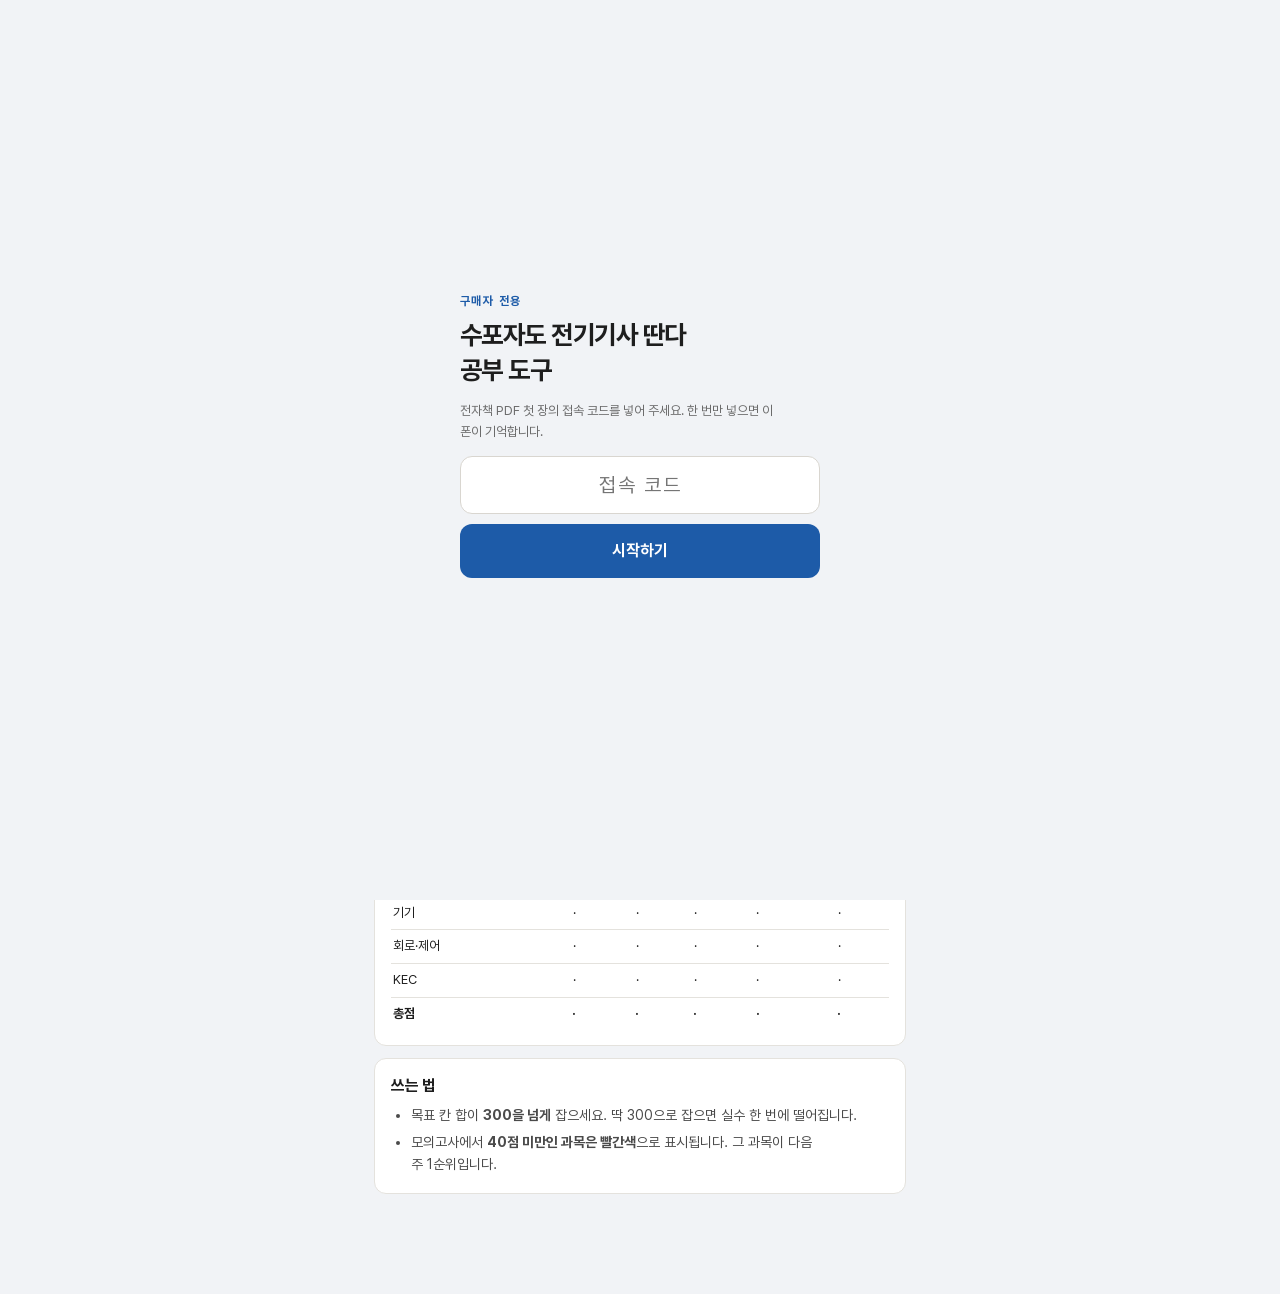
==== index.html @ d0618b87 "전기기사 공부 도구 PWA 첫 배포 Co-Authored-By: Claude Opus 5.5 <noreply@anthropic.com>" ====
<!DOCTYPE html>
<html lang="ko">
<head>
<meta charset="utf-8">
<meta name="viewport" content="width=device-width, initial-scale=1, viewport-fit=cover">
<meta name="theme-color" content="#1D5BA8">
<meta name="apple-mobile-web-app-capable" content="yes">
<meta name="apple-mobile-web-app-title" content="전기기사 도구">
<link rel="manifest" href="manifest.webmanifest">
<link rel="apple-touch-icon" href="icon-180.png">
<link rel="icon" href="icon-192.png">
<title>수포자도 전기기사 딴다 · 공부 도구</title>
<style>
@font-face { font-family: "Pre"; src: url("fonts/pre-400.woff2") format("woff2"); font-weight: 400; font-display: swap; }
@font-face { font-family: "Pre"; src: url("fonts/pre-700.woff2") format("woff2"); font-weight: 700; font-display: swap; }
:root {
  --acc: #1D5BA8; --acc-soft: #E3EBF5; --ink: #1E1E1E; --g1: #4A4A4A; --g2: #6B6B6B;
  --g3: #D9D6D0; --line: #E4E2DD; --paper: #F1F3F6; --bad: #C8312B; --bad-soft: #FBEAEA;
}
* { box-sizing: border-box; }
html { -webkit-text-size-adjust: 100%; }
body { word-break: keep-all; overflow-wrap: break-word; margin: 0; background: var(--paper); color: var(--ink);
  font: 16px/1.6 "Pre", "Pretendard", -apple-system, "Apple SD Gothic Neo", "Malgun Gothic", sans-serif;
  padding-bottom: calc(64px + env(safe-area-inset-bottom)); }
h1, h2, h3, h4 { text-wrap: balance; }
p, li, dd { text-wrap: pretty; }
button, input, textarea, select { font: inherit; color: inherit; }
button { cursor: pointer; -webkit-tap-highlight-color: transparent; }
[hidden] { display: none !important; }

.top { position: sticky; top: 0; z-index: 5; background: #fff; border-bottom: 1px solid var(--line);
  padding: calc(10px + env(safe-area-inset-top)) 18px 10px; }
.top h1 { margin: 0; font-size: 21px; font-weight: 700; letter-spacing: -0.01em; }
.top .sub { font-size: 12px; color: var(--acc); font-weight: 700; letter-spacing: 0.08em; }
main { max-width: 560px; margin: 0 auto; padding: 16px 14px 24px; }
section h2 { font-size: 20px; margin: 4px 2px 12px; letter-spacing: -0.02em; }

.tabs { position: fixed; left: 0; right: 0; bottom: 0; z-index: 6; display: grid; grid-template-columns: repeat(4, 1fr);
  background: #fff; border-top: 1px solid var(--line); padding-bottom: env(safe-area-inset-bottom); }
.tabs button { border: 0; background: none; padding: 9px 2px 10px; font-size: 13px; color: var(--g2); white-space: nowrap; }
.tabs button b { display: block; width: 22px; height: 3px; border-radius: 2px; margin: 0 auto 6px; background: transparent; }
.tabs button[aria-selected="true"] { color: var(--acc); font-weight: 700; }
.tabs button[aria-selected="true"] b { background: var(--acc); }

.box { background: #fff; border: 1px solid var(--line); border-radius: 12px; padding: 14px 16px; margin-bottom: 12px; }
.rule { background: var(--acc-soft); border: 0; color: var(--ink); font-size: 14px; }
.rule b { color: var(--acc); }
.muted { color: var(--g2); font-size: 13px; }
.howto { font-size: 14px; color: var(--g1); padding-left: 20px; margin: 6px 0 0; }
.howto li { margin-bottom: 4px; }

/* 점수표 */
.seg { display: grid; grid-template-columns: repeat(5, 1fr); gap: 4px; background: #fff; border: 1px solid var(--line);
  border-radius: 12px; padding: 4px; margin-bottom: 12px; }
.seg button { border: 0; background: none; border-radius: 9px; padding: 8px 0; font-size: 14px; white-space: nowrap; color: var(--g1); }
.seg button[aria-pressed="true"] { background: var(--acc); color: #fff; font-weight: 700; }
.srow { display: flex; align-items: center; gap: 10px; padding: 9px 0; border-bottom: 1px solid var(--line); }
.srow:last-child { border-bottom: 0; }
.srow label { flex: 1; font-size: 15px; }
.srow input { width: 76px; text-align: center; font-size: 20px; font-weight: 700; padding: 6px 4px; border: 1.5px solid var(--g3);
  border-radius: 10px; background: #fff; }
.srow input:focus { outline: none; border-color: var(--acc); }
.srow.low input { border-color: var(--bad); color: var(--bad); background: var(--bad-soft); }
.srow .flag { width: 44px; font-size: 12px; font-weight: 700; color: var(--bad); white-space: nowrap; }
.result { display: grid; grid-template-columns: 1fr 1fr; gap: 8px; }
.result div { background: var(--paper); border-radius: 10px; padding: 10px 12px; }
.result small { display: block; font-size: 12px; color: var(--g2); }
.result strong { font-size: 24px; letter-spacing: -0.02em; }
.verdict { grid-column: 1 / -1; font-weight: 700; font-size: 15px; }
.verdict.ok { background: var(--acc-soft) !important; color: var(--acc); }
.verdict.no { background: var(--bad-soft) !important; color: var(--bad); }
.hist { width: 100%; border-collapse: collapse; font-size: 13px; }
.hist th, .hist td { padding: 6px 2px; text-align: center; border-bottom: 1px solid var(--line); }
.hist th { color: var(--g2); font-weight: 400; font-size: 12px; }
.hist td:first-child, .hist th:first-child { text-align: left; white-space: nowrap; }
.hist td.low { color: var(--bad); font-weight: 700; }
.hist td.low span { border: 1.5px solid var(--bad); border-radius: 50%; padding: 0 4px; }
.hist tr.tot td { font-weight: 700; border-bottom: 0; }

/* 계획표 */
.dday { display: flex; align-items: baseline; gap: 8px; flex-wrap: wrap; }
.dday strong { font-size: 30px; color: var(--acc); letter-spacing: -0.02em; }
.field { display: flex; align-items: center; gap: 10px; margin-top: 10px; font-size: 14px; }
.field input[type=date] { flex: 1; padding: 8px 10px; border: 1.5px solid var(--g3); border-radius: 10px; background: #fff; }
.week { display: flex; gap: 12px; align-items: flex-start; padding: 12px 14px; background: #fff; border: 1px solid var(--line);
  border-radius: 12px; margin-bottom: 8px; }
.week .wk { width: 58px; flex: none; font-weight: 700; color: var(--acc); white-space: nowrap; font-size: 15px; }
.week .tx { flex: 1; font-size: 14px; color: var(--g1); }
.week.exam { background: var(--acc-soft); border-color: transparent; }
.week.now { border: 2px solid var(--acc); }
.week.now .wk::after { content: "지금"; display: block; font-size: 11px; color: #fff; background: var(--acc); border-radius: 4px;
  width: max-content; padding: 0 5px; margin-top: 3px; }
.week.done .tx { color: var(--g2); text-decoration: line-through; text-decoration-color: var(--g3); }
.ck { width: 28px; height: 28px; flex: none; accent-color: var(--acc); margin: 0; }
.bar { height: 6px; background: var(--paper); border-radius: 3px; overflow: hidden; margin-top: 8px; }
.bar i { display: block; height: 100%; background: var(--acc); }

/* 오답노트 */
.chips { display: flex; gap: 6px; overflow-x: auto; padding-bottom: 4px; margin-bottom: 10px; scrollbar-width: none; }
.chips button { border: 1px solid var(--g3); background: #fff; border-radius: 999px; padding: 6px 13px; font-size: 14px; white-space: nowrap; }
.chips button[aria-pressed="true"] { background: var(--ink); border-color: var(--ink); color: #fff; }
.toggle { display: flex; align-items: center; gap: 8px; font-size: 14px; color: var(--g1); margin-bottom: 10px; }
.toggle input { width: 20px; height: 20px; accent-color: var(--acc); }
.note { display: flex; gap: 12px; width: 100%; text-align: left; background: #fff; border: 1px solid var(--line); border-radius: 12px;
  padding: 10px; margin-bottom: 8px; }
.note img, .note .noimg { width: 72px; height: 72px; flex: none; border-radius: 8px; object-fit: cover; background: var(--paper); }
.note .noimg { display: grid; place-items: center; color: var(--g2); font-size: 12px; }
.note .meta { font-size: 12px; color: var(--g2); }
.note .tag { color: var(--acc); font-weight: 700; margin-right: 6px; }
.note .q { font-size: 15px; display: -webkit-box; -webkit-line-clamp: 2; -webkit-box-orient: vertical; overflow: hidden; }
.note.done { opacity: 0.55; }
.note.done .q { text-decoration: line-through; }
.dots { font-size: 12px; color: var(--g2); margin-top: 2px; }
.dots i { display: inline-block; width: 10px; height: 10px; border-radius: 50%; border: 1.5px solid var(--acc); margin-right: 3px; vertical-align: -1px; }
.dots i.on { background: var(--acc); }
.weak { font-size: 14px; }
.weak b { color: var(--acc); }
.empty { text-align: center; color: var(--g2); padding: 30px 10px; font-size: 14px; }
.fab { position: fixed; right: 18px; bottom: calc(78px + env(safe-area-inset-bottom)); z-index: 4; border: 0; background: var(--acc); color: #fff;
  border-radius: 999px; padding: 14px 20px; font-weight: 700; font-size: 15px; box-shadow: 0 4px 14px rgba(29,91,168,0.35); white-space: nowrap; }

dialog { border: 0; padding: 0; width: 100%; max-width: 560px; max-height: 100%; height: 100%; margin: 0 auto; background: var(--paper); }
dialog::backdrop { background: rgba(0,0,0,0.3); }
.dhead { position: sticky; top: 0; z-index: 2; display: flex; align-items: center; justify-content: space-between; background: #fff;
  border-bottom: 1px solid var(--line); padding: calc(10px + env(safe-area-inset-top)) 12px 10px; }
.dhead h2 { margin: 0; font-size: 17px; }
.btn { border: 0; background: none; padding: 8px 10px; font-size: 15px; color: var(--g1); white-space: nowrap; }
.btn.primary { background: var(--acc); color: #fff; border-radius: 10px; font-weight: 700; padding: 8px 16px; }
.btn.danger { color: var(--bad); }
.form { padding: 14px; }
.card { background: #fff; border: 1.5px solid var(--ink); border-radius: 12px; overflow: hidden; }
.card .row { padding: 12px 14px; border-bottom: 1px solid var(--line); }
.card .row:last-child { border-bottom: 0; }
.card .head { background: var(--paper); }
.lab { display: block; font-weight: 700; font-size: 14px; margin-bottom: 6px; }
.opts { display: flex; flex-wrap: wrap; gap: 6px; }
.opts label { display: inline-flex; align-items: center; gap: 6px; border: 1px solid var(--g3); background: #fff; border-radius: 999px;
  padding: 6px 12px; font-size: 14px; white-space: nowrap; }
.opts label:has(input:checked) { border-color: var(--acc); background: var(--acc-soft); color: var(--acc); font-weight: 700; }
.opts input { accent-color: var(--acc); margin: 0; width: 16px; height: 16px; }
.src { display: flex; align-items: center; gap: 4px; flex-wrap: wrap; font-size: 15px; }
.src input { width: 58px; padding: 6px; text-align: center; border: 1.5px solid var(--g3); border-radius: 8px; background: #fff; }
.src input[type=date] { width: auto; }
.card textarea { width: 100%; min-height: 64px; border: 1.5px solid var(--g3); border-radius: 8px; padding: 8px 10px; resize: vertical; background: #fff; }
.card textarea:focus, .src input:focus { outline: none; border-color: var(--acc); }
.photo { display: block; width: 100%; max-height: 360px; object-fit: contain; border-radius: 8px; background: var(--paper); margin-bottom: 8px; }
.pbtns { display: flex; gap: 8px; }
.pbtns label, .pbtns button { flex: 1; text-align: center; border: 1.5px dashed var(--acc); color: var(--acc); background: #fff;
  border-radius: 10px; padding: 12px 6px; font-weight: 700; font-size: 14px; white-space: nowrap; }
.pbtns input { display: none; }
.retry .opts label { flex-direction: column; gap: 2px; border-radius: 10px; padding: 8px 14px; }
.retry small { font-size: 11px; font-weight: 400; color: var(--g2); }

/* 공식 카드 */
.fcard { position: relative; background: #fff; border: 1.5px solid var(--ink); border-radius: 16px; min-height: 300px; padding: 22px 20px;
  display: flex; flex-direction: column; touch-action: pan-y; user-select: none; -webkit-user-select: none; }
.fcard .cat { font-size: 13px; font-weight: 700; color: var(--acc); letter-spacing: 0.06em; }
.fcard .txt { flex: 1; display: flex; align-items: center; font-size: 20px; line-height: 1.9; padding: 18px 0; }
.fcard .txt p { margin: 0; }
.fcard .hole { display: inline-block; min-width: 3.2em; border-bottom: 2px solid var(--acc); background: var(--acc-soft); border-radius: 4px;
  color: transparent; padding: 0 4px; line-height: 1.4; }
.fcard.open .hole { color: var(--acc); font-weight: 700; background: transparent; }
.fcard .hint { font-size: 13px; color: var(--g2); text-align: center; }
.fcard.known { border-color: var(--acc); }
.fcard.known::after { content: "외웠어요"; position: absolute; top: 18px; right: 18px; font-size: 12px; font-weight: 700; color: #fff;
  background: var(--acc); border-radius: 6px; padding: 1px 8px; }
.fnav { display: grid; grid-template-columns: 1fr 1.4fr 1fr; gap: 8px; margin-top: 12px; }
.fnav button { border: 1px solid var(--g3); background: #fff; border-radius: 12px; padding: 12px 4px; font-size: 15px; white-space: nowrap; }
.fnav .mid[aria-pressed="true"] { background: var(--acc); border-color: var(--acc); color: #fff; font-weight: 700; }
.count { text-align: center; font-size: 13px; color: var(--g2); margin-top: 10px; }

/* 접속 코드 */
.gate { position: fixed; inset: 0; z-index: 20; background: var(--paper); display: flex; align-items: center; justify-content: center; padding: 24px; }
.gate form { width: 100%; max-width: 360px; }
.gate .sub { font-size: 12px; color: var(--acc); font-weight: 700; letter-spacing: 0.12em; }
.gate h1 { font-size: 26px; margin: 6px 0 14px; line-height: 1.35; letter-spacing: -0.02em; }
.gate input { width: 100%; font-size: 20px; padding: 12px 14px; border: 1.5px solid var(--g3); border-radius: 12px; background: #fff;
  text-align: center; letter-spacing: 0.1em; text-transform: uppercase; }
.gate input:focus { outline: none; border-color: var(--acc); }
.gate button { width: 100%; margin-top: 10px; border: 0; background: var(--acc); color: #fff; font-weight: 700; font-size: 16px; padding: 14px; border-radius: 12px; }
.gate .err { color: var(--bad); font-size: 14px; min-height: 1.6em; margin: 8px 0 0; }
</style>
</head>
<body>

<div class="gate" id="gate" hidden>
  <form id="gateForm" autocomplete="off">
    <div class="sub">구매자 전용</div>
    <h1>수포자도 전기기사 딴다<br>공부 도구</h1>
    <p class="muted">전자책 PDF 첫 장의 접속 코드를 넣어 주세요. 한 번만 넣으면 이 폰이 기억합니다.</p>
    <input id="gateCode" inputmode="latin" autocapitalize="characters" spellcheck="false" placeholder="접속 코드" aria-label="접속 코드">
    <button type="submit">시작하기</button>
    <p class="err" id="gateErr" role="alert"></p>
  </form>
</div>

<header class="top">
  <div class="sub">수포자도 전기기사 딴다 · 공부 도구</div>
  <h1 id="title">목표 점수표</h1>
</header>

<main>
<!-- ===== 1. 목표 점수표 ===== -->
<section id="score">
  <div class="box rule">필기 합격 조건: <b>모든 과목 40점 이상 + 평균 60점 이상 (총점 300점 이상)</b></div>
  <div class="seg" id="rounds" role="group" aria-label="기록 회차"></div>
  <div class="box" id="scoreRows"></div>
  <div class="box result" id="scoreResult"></div>
  <div class="box">
    <h2 style="margin:0 0 6px; font-size:16px">기록 한눈에</h2>
    <table class="hist" id="hist"></table>
  </div>
  <div class="box">
    <h2 style="margin:0; font-size:16px">쓰는 법</h2>
    <ul class="howto">
      <li>목표 칸 합이 <b>300을 넘게</b> 잡으세요. 딱 300으로 잡으면 실수 한 번에 떨어집니다.</li>
      <li>모의고사에서 <b>40점 미만인 과목은 빨간색</b>으로 표시됩니다. 그 과목이 다음 주 1순위입니다.</li>
    </ul>
  </div>
</section>

<!-- ===== 2. 26주 계획표 ===== -->
<section id="plan" hidden>
  <div class="box">
    <div class="dday" id="dday"></div>
    <label class="field">필기 시험일 <input type="date" id="examDate"></label>
    <p class="muted" style="margin:8px 0 0">필기 시험일을 12주차로 놓고 주차를 셉니다. 시험 날짜는 해마다 다르니 큐넷 시행 일정을 확인하세요. 직장인은 하루 순공 3시간 기준입니다.</p>
    <div class="bar"><i id="planBar" style="width:0"></i></div>
    <p class="muted" id="planCount" style="margin:4px 0 0"></p>
  </div>
  <div id="weeks"></div>
</section>

<!-- ===== 3. 오답노트 ===== -->
<section id="notes" hidden>
  <div class="box weak" id="weak"></div>
  <div class="chips" id="noteFilter"></div>
  <label class="toggle"><input type="checkbox" id="hideDone"> 다시 풀기 3번 다 맞은 것 숨기기</label>
  <div id="noteList"></div>
  <button class="fab" id="addNote" hidden>+ 오답 추가</button>
</section>

<!-- ===== 4. 공식 카드 ===== -->
<section id="cards" hidden>
  <div class="chips" id="cardFilter"></div>
  <label class="toggle"><input type="checkbox" id="onlyUnknown"> 못 외운 것만 보기</label>
  <div class="fcard" id="fcard" role="button" tabindex="0" aria-label="눌러서 정답 보기">
    <div class="cat" id="fcat"></div>
    <div class="txt"><p id="ftxt"></p></div>
    <div class="hint" id="fhint">눌러서 빈칸 보기 · 옆으로 밀어서 넘기기</div>
  </div>
  <div class="fnav">
    <button id="fprev">이전</button>
    <button class="mid" id="fknow" aria-pressed="false">외웠어요</button>
    <button id="fnext">다음</button>
  </div>
  <p class="count" id="fcount"></p>
  <p class="muted" style="text-align:center">책 부록 2 「시험장 덤프용 공식 한 장」의 내용입니다.</p>
</section>
</main>

<nav class="tabs" role="tablist">
  <button role="tab" data-tab="score" aria-selected="true"><b></b>점수표</button>
  <button role="tab" data-tab="plan" aria-selected="false"><b></b>계획표</button>
  <button role="tab" data-tab="notes" aria-selected="false"><b></b>오답노트</button>
  <button role="tab" data-tab="cards" aria-selected="false"><b></b>공식 카드</button>
</nav>

<!-- 오답 편집 (책 Part 5 양식과 같은 항목) -->
<dialog id="noteDlg">
  <form method="dialog" id="noteForm">
    <div class="dhead">
      <button type="button" class="btn" id="noteCancel">닫기</button>
      <h2 id="noteDlgTitle">오답 추가</h2>
      <button type="submit" class="btn primary">저장</button>
    </div>
    <div class="form">
      <div class="card">
        <div class="row">
          <span class="lab">문제 사진</span>
          <img class="photo" id="photoView" alt="문제 사진" hidden>
          <div class="pbtns">
            <label>사진 찍기 / 고르기<input type="file" accept="image/*" id="photoIn"></label>
            <button type="button" id="photoDel" hidden>사진 빼기</button>
          </div>
        </div>
        <div class="row head"><span class="lab">[과목]</span><div class="opts" id="fSubj"></div></div>
        <div class="row head">
          <span class="lab">[출처]</span>
          <div class="src">20<input name="yy" inputmode="numeric" maxlength="2" aria-label="년도">년 <input name="hoe" inputmode="numeric" aria-label="회">회 <input name="no" inputmode="numeric" aria-label="번">번</div>
          <span class="lab" style="margin-top:10px">[날짜]</span>
          <div class="src"><input type="date" name="date" aria-label="날짜"></div>
        </div>
        <div class="row"><span class="lab">① 문제 핵심 (한 줄)</span><textarea name="q" rows="2"></textarea></div>
        <div class="row"><span class="lab">② 내가 쓴 답 → 정답</span><textarea name="ans" rows="2"></textarea></div>
        <div class="row"><span class="lab">③ 왜 틀렸나</span><div class="opts" id="fWhy"></div></div>
        <div class="row"><span class="lab">④ 공식 / 한 줄 해설</span><textarea name="memo" rows="3"></textarea></div>
        <div class="row head retry"><span class="lab">다시 풀기 (맞으면 체크)</span><div class="opts" id="fRetry"></div></div>
      </div>
      <p class="muted" style="margin:12px 2px">다시 풀기 3번 다 맞으면 목록에서 줄이 그어집니다. 시험 직전에는 줄 안 그어진 것만 보면 됩니다.</p>
      <button type="button" class="btn danger" id="noteDel" hidden>이 오답 지우기</button>
    </div>
  </form>
</dialog>

<script>
'use strict';
const $ = s => document.querySelector(s);
const esc = s => String(s ?? '').replace(/[&<>"]/g, c => ({ '&': '&amp;', '<': '&lt;', '>': '&gt;', '"': '&quot;' }[c]));

/* ---------- 저장 (이 폰에만) ---------- */
const KEY = 'supo-v1';
const S = Object.assign({ scores: {}, round: 'goal', exam: '', weeks: [], known: [] }, JSON.parse(localStorage.getItem(KEY) || '{}'));
const save = () => localStorage.setItem(KEY, JSON.stringify(S));
if (navigator.storage && navigator.storage.persist) navigator.storage.persist();

/* ---------- 접속 코드 ---------- */
// ponytail: 서버가 없어 코드 확인은 폰 안에서만 한다. 링크만 퍼지는 걸 막는 정도이고, 소스를 뜯으면 우회된다.
const CODE_HASH = '11ed55f0d7c9b9d0321e09395e46eb0bb8b83799c9874c720682370b0510d442';
async function sha(t) {
  const b = await crypto.subtle.digest('SHA-256', new TextEncoder().encode(t));
  return [...new Uint8Array(b)].map(x => x.toString(16).padStart(2, '0')).join('');
}
if (localStorage.getItem('supo-ok') !== CODE_HASH) $('#gate').hidden = false;
$('#gateForm').onsubmit = async e => {
  e.preventDefault();
  const h = await sha($('#gateCode').value.trim().toUpperCase());
  if (h === CODE_HASH) { localStorage.setItem('supo-ok', h); $('#gate').hidden = true; }
  else $('#gateErr').textContent = '코드가 맞지 않습니다. PDF 첫 장을 다시 확인해 주세요.';
};

/* ---------- 탭 ---------- */
const TITLES = { score: '목표 점수표', plan: '26주 계획표', notes: '오답노트', cards: '공식 카드' };
function showTab(t) {
  document.querySelectorAll('main > section').forEach(s => s.hidden = s.id !== t);
  document.querySelectorAll('.tabs button').forEach(b => b.setAttribute('aria-selected', b.dataset.tab === t));
  $('#title').textContent = TITLES[t];
  $('#addNote').hidden = t !== 'notes';
  scrollTo(0, 0);
  location.hash = t;
}
document.querySelectorAll('.tabs button').forEach(b => b.onclick = () => showTab(b.dataset.tab));

/* ---------- 1. 목표 점수표 ---------- */
const SUBJ = ['전기자기학', '전력공학', '전기기기', '회로이론 및 제어공학', '전기설비기술기준(KEC)'];
const SHORT = ['자기학', '전력', '기기', '회로·제어', 'KEC'];
const ROUNDS = [['goal', '목표'], ['r1', '1차'], ['r2', '2차'], ['r3', '3차'], ['last', '마지막']];
const val = (r, i) => { const v = (S.scores[r] || [])[i]; return v === '' || v == null ? null : +v; };

function judge(r) {
  const v = SUBJ.map((_, i) => val(r, i));
  const got = v.filter(x => x != null);
  const total = got.reduce((a, b) => a + b, 0);
  const low = v.map((x, i) => x != null && x < 40 ? i : -1).filter(i => i >= 0);
  return { v, got, total, avg: got.length ? total / got.length : null, low, full: got.length === 5 };
}

function renderScore() {
  $('#rounds').innerHTML = ROUNDS.map(([k, n]) => `<button data-r="${k}" aria-pressed="${S.round === k}">${n}</button>`).join('');
  const j = judge(S.round);
  $('#scoreRows').innerHTML = SUBJ.map((s, i) => {
    const x = j.v[i];
    return `<div class="srow${x != null && x < 40 ? ' low' : ''}"><label for="s${i}">${s}</label>
      <span class="flag">${x != null && x < 40 ? '과락' : ''}</span>
      <input id="s${i}" data-i="${i}" type="number" inputmode="numeric" min="0" max="100" value="${x ?? ''}" placeholder="–"></div>`;
  }).join('');
  let msg, cls = '';
  if (!j.full) msg = `5과목 점수를 넣으면 합격선을 알려 드립니다. (${j.got.length}/5)`;
  else if (j.low.length) { cls = 'no'; msg = `과락: ${j.low.map(i => SUBJ[i]).join(', ')} — 40점 미만`; }
  else if (j.total < 300) { cls = 'no'; msg = `총점이 ${300 - j.total}점 모자랍니다`; }
  else { cls = 'ok'; msg = S.round === 'goal' && j.total === 300 ? '딱 300점입니다. 실수 한 번에 떨어지니 조금 더 높게 잡으세요' : '합격선 안입니다'; }
  $('#scoreResult').innerHTML = `<div><small>총점</small><strong>${j.got.length ? j.total : '–'}</strong> <span class="muted">/ 300 이상</span></div>
    <div><small>평균</small><strong>${j.avg == null ? '–' : (Math.round(j.avg * 10) / 10)}</strong> <span class="muted">/ 60 이상</span></div>
    <div class="verdict ${cls}">${msg}</div>`;
  const cell = (r, i) => { const x = val(r, i); return x == null ? '<td>·</td>' : x < 40 ? `<td class="low"><span>${x}</span></td>` : `<td>${x}</td>`; };
  $('#hist').innerHTML = `<tr><th>과목</th>${ROUNDS.map(r => `<th>${r[1]}</th>`).join('')}</tr>` +
    SUBJ.map((_, i) => `<tr><td>${SHORT[i]}</td>${ROUNDS.map(r => cell(r[0], i)).join('')}</tr>`).join('') +
    `<tr class="tot"><td>총점</td>${ROUNDS.map(r => { const j = judge(r[0]); return `<td>${j.got.length ? j.total : '·'}</td>`; }).join('')}</tr>`;
}
$('#rounds').onclick = e => { const b = e.target.closest('button'); if (b) { S.round = b.dataset.r; save(); renderScore(); } };
$('#scoreRows').addEventListener('change', e => {
  const i = +e.target.dataset.i; let v = e.target.value;
  if (v !== '') v = String(Math.max(0, Math.min(100, Math.round(+v))));
  (S.scores[S.round] ||= ['', '', '', '', ''])[i] = v;
  save(); renderScore();
});

/* ---------- 2. 26주 계획표 (책 부록 1 그대로) ---------- */
const WEEKS = [
  [1, 2, '기초수학(피타고라스·이항·지수), 계산기 SOLVE 연습(이 책 Part 2·3) / 전기치트키 이론 영상 틀어 놓기'],
  [3, 4, 'KEC·전력공학 기출 시작 (암기 과목 먼저) / 이동 중 맞추다 앱 하루 50문제'],
  [5, 6, '회로이론 진도 + 계산 10문제(Part 3) 매일 1회 / 오답노트 시작'],
  [7, 8, '전기기기·전기자기학 진도 / <b>첫 기출 1회분 시험 모드</b> → 목표 점수표 1차 기록'],
  [9, 10, '최신 회차 기출 주 3회분 / 40점 미만 과목 집중 / 오답노트 2차 다시 풀기'],
  [11, 11, '안 풀어 본 옛날 회차까지 넓히기 / 산업기사도 보면 산업기사 기출 따로 2회분'],
  [12, 12, '유튜브 최근 회차 복원 문제 / 덤프 한 장 만들기 / <b>필기 시험</b>', 1],
  [13, 14, '실기 교재(빈출 문제집) 1회독 / 단답형 암기 카드 만들기'],
  [15, 16, '실기 기출 최신 8개년 1회독 / 단답은 자기 전·대중교통에서만'],
  [17, 18, '실기 기출 2회독 / 계산 문제는 단위까지 쓰는 연습 / 시퀀스 답안 칸에 그리는 연습'],
  [19, 20, '이전 회차 분철까지 확장 / 산업기사는 복원 PDF로 유형 파악'],
  [21, 21, '틀린 문제만 다시 / 덤프 한 장 실기용으로 새로 쓰기'],
  [22, 22, '<b>기사·산업기사 실기 시험</b>', 1],
  [23, 24, '기능사 실기 심화반 or 공개문제 18개 유형별 실습 / 기기마다 숫자 4개 적기'],
  [25, 25, '시간 재고 완성 + 동작 테스트 / 준비물 체크리스트 점검'],
  [26, 26, '<b>기능사 실기 시험</b> → 🎉', 1],
];
const DAY = 864e5;
const today0 = () => { const d = new Date(); d.setHours(0, 0, 0, 0); return d; };
function currentWeek() {
  if (!S.exam) return null;
  const start = new Date(S.exam + 'T00:00:00').getTime() - 11 * 7 * DAY; // 필기일이 12주차
  return Math.floor((today0() - start) / (7 * DAY)) + 1;
}
function renderPlan() {
  $('#examDate').value = S.exam;
  const done = WEEKS.filter((_, i) => S.weeks[i]).length;
  $('#planBar').style.width = (done / WEEKS.length * 100) + '%';
  $('#planCount').textContent = `체크 ${done} / ${WEEKS.length}`;
  const cw = currentWeek();
  if (!S.exam) $('#dday').innerHTML = '<span>필기 시험일을 넣으면 남은 주를 셉니다</span>';
  else {
    const days = Math.round((new Date(S.exam + 'T00:00:00') - today0()) / DAY);
    $('#dday').innerHTML = days > 0
      ? `<span>필기까지</span><strong>${Math.ceil(days / 7)}주</strong><span class="muted">D-${days}${cw >= 1 ? ` · 지금 ${cw}주차` : ' · 아직 1주차 전'}</span>`
      : days === 0 ? '<strong>오늘 필기 시험</strong>' : `<span>필기 지남</span><span class="muted">${cw <= 26 ? `지금 ${cw}주차` : '26주 끝'}</span>`;
  }
  $('#weeks').innerHTML = WEEKS.map(([a, b, t, ex], i) => {
    const now = cw != null && cw >= a && cw <= b;
    return `<label class="week${ex ? ' exam' : ''}${now ? ' now' : ''}${S.weeks[i] ? ' done' : ''}">
      <span class="wk">${a === b ? a : a + '~' + b}주</span><span class="tx">${t}</span>
      <input type="checkbox" class="ck" data-i="${i}" ${S.weeks[i] ? 'checked' : ''} aria-label="${a}주 체크"></label>`;
  }).join('');
}
$('#examDate').onchange = e => { S.exam = e.target.value; save(); renderPlan(); };
$('#weeks').onchange = e => { S.weeks[+e.target.dataset.i] = e.target.checked; save(); renderPlan(); };

/* ---------- 3. 오답노트 (사진은 IndexedDB, 이 폰에만) ---------- */
const NSUBJ = ['회로', '자기', '기기', '전력', 'KEC'];
const WHY = ['공식 몰라서', '계산 실수', '단위·지수', '문제 잘못 읽음'];
const dbp = new Promise((ok, no) => {
  const q = indexedDB.open('supo', 1);
  q.onupgradeneeded = () => q.result.createObjectStore('notes', { keyPath: 'id' });
  q.onsuccess = () => ok(q.result); q.onerror = () => no(q.error);
});
async function store(mode, fn) {
  const db = await dbp;
  return new Promise((ok, no) => {
    const t = db.transaction('notes', mode), r = fn(t.objectStore('notes'));
    t.oncomplete = () => ok(r && r.result); t.onerror = () => no(t.error);
  });
}
let notes = [], nFilter = '전체', urls = [], editing = null, photoBlob = null;
const isDone = n => n.retry.every(r => r.ok);

async function loadNotes() { notes = (await store('readonly', s => s.getAll())).sort((a, b) => b.created - a.created); renderNotes(); }
function renderNotes() {
  urls.forEach(URL.revokeObjectURL); urls = [];
  $('#noteFilter').innerHTML = ['전체', ...NSUBJ].map(s => `<button aria-pressed="${s === nFilter}">${s}</button>`).join('');
  const tally = WHY.map((w, i) => [w, notes.filter(n => n.why.includes(i)).length]).filter(x => x[1]).sort((a, b) => b[1] - a[1]);
  const left = notes.filter(n => !isDone(n)).length;
  $('#weak').innerHTML = notes.length
    ? `오답 <b>${notes.length}</b>개 · 줄 안 그은 것 <b>${left}</b>개` +
      (tally.length ? `<br>③ 왜 틀렸나 — ${tally.map(([w, c]) => `${w} <b>${c}</b>`).join(' · ')}<br><span class="muted">체크가 쌓이는 칸이 내 약점입니다.</span>` : '')
    : '틀린 문제를 사진으로 찍어 두세요. <span class="muted">한 문제 = 한 칸</span>';
  const list = notes.filter(n => (nFilter === '전체' || n.subj === nFilter) && !($('#hideDone').checked && isDone(n)));
  $('#noteList').innerHTML = list.length ? list.map(n => {
    let img = '<div class="noimg">사진 없음</div>';
    if (n.photo) { const u = URL.createObjectURL(n.photo); urls.push(u); img = `<img src="${u}" alt="">`; }
    const src = [n.yy && `20${n.yy}년`, n.hoe && `${n.hoe}회`, n.no && `${n.no}번`].filter(Boolean).join(' ');
    return `<button class="note${isDone(n) ? ' done' : ''}" data-id="${n.id}">${img}<div style="flex:1;min-width:0">
      <div class="meta"><span class="tag">${esc(n.subj || '과목?')}</span>${esc(src)}</div>
      <div class="q">${esc(n.q) || '<span class="muted">① 문제 핵심 비어 있음</span>'}</div>
      <div class="dots">다시 풀기 ${n.retry.map(r => `<i class="${r.ok ? 'on' : ''}"></i>`).join('')}</div></div></button>`;
  }).join('') : `<p class="empty">${notes.length ? '이 조건에 맞는 오답이 없습니다.' : '아직 오답이 없습니다.<br>아래 “+ 오답 추가”를 눌러 주세요.'}</p>`;
}
$('#noteFilter').onclick = e => { const b = e.target.closest('button'); if (b) { nFilter = b.textContent; renderNotes(); } };
$('#hideDone').onchange = renderNotes;

const dlg = $('#noteDlg'), F = $('#noteForm');
$('#fSubj').innerHTML = NSUBJ.map(s => `<label><input type="radio" name="subj" value="${s}">${s}</label>`).join('');
$('#fWhy').innerHTML = WHY.map((w, i) => `<label><input type="checkbox" name="why" value="${i}">${w}</label>`).join('');
$('#fRetry').innerHTML = [1, 2, 3].map(k => `<label><span><input type="checkbox" name="r${k}"> ${k}차</span><small id="rd${k}"></small></label>`).join('');
const md = d => d ? `${+d.slice(5, 7)}/${+d.slice(8, 10)}` : '';
const todayStr = () => { const d = new Date(); return new Date(d - d.getTimezoneOffset() * 6e4).toISOString().slice(0, 10); };

function setPhoto(b) {
  photoBlob = b;
  const v = $('#photoView');
  if (v.src) URL.revokeObjectURL(v.src);
  v.hidden = !b; $('#photoDel').hidden = !b;
  if (b) v.src = URL.createObjectURL(b); else v.removeAttribute('src');
}
function openNote(n) {
  editing = n || { id: Date.now().toString(36), created: Date.now(), retry: [{}, {}, {}], why: [] };
  F.reset();
  $('#noteDlgTitle').textContent = n ? '오답 고치기' : '오답 추가';
  $('#noteDel').hidden = !n;
  for (const k of ['yy', 'hoe', 'no', 'q', 'ans', 'memo']) F[k].value = editing[k] || '';
  F.date.value = editing.date || todayStr();
  F.querySelectorAll('[name=subj]').forEach(r => r.checked = r.value === editing.subj);
  F.querySelectorAll('[name=why]').forEach(c => c.checked = editing.why.includes(+c.value));
  editing.retry.forEach((r, i) => { F['r' + (i + 1)].checked = !!r.ok; $('#rd' + (i + 1)).textContent = md(r.date); });
  setPhoto(editing.photo || null);
  dlg.showModal();
}
// 다시 풀기를 체크하면 그날 날짜를 적는다 (책 양식의 _/_ 칸)
F.addEventListener('change', e => {
  const m = /^r(\d)$/.exec(e.target.name); if (!m) return;
  $('#rd' + m[1]).textContent = e.target.checked ? md(todayStr()) : '';
});
$('#photoIn').onchange = async e => {
  const f = e.target.files[0]; e.target.value = ''; if (!f) return;
  try {
    // 폰 사진은 커서 줄여 저장한다 (긴 변 1600px, 위치정보 등 EXIF는 이때 빠짐)
    const bm = await createImageBitmap(f);
    const k = Math.min(1, 1600 / Math.max(bm.width, bm.height));
    const c = document.createElement('canvas'); c.width = Math.round(bm.width * k); c.height = Math.round(bm.height * k);
    c.getContext('2d').drawImage(bm, 0, 0, c.width, c.height);
    setPhoto(await new Promise(r => c.toBlob(r, 'image/jpeg', 0.85)));
  } catch { setPhoto(f); }
};
$('#photoDel').onclick = () => setPhoto(null);
$('#noteCancel').onclick = () => dlg.close();
F.onsubmit = async e => {
  e.preventDefault();
  const n = editing;
  for (const k of ['yy', 'hoe', 'no', 'q', 'ans', 'memo', 'date']) n[k] = F[k].value.trim();
  n.subj = (F.querySelector('[name=subj]:checked') || {}).value || '';
  n.why = [...F.querySelectorAll('[name=why]:checked')].map(c => +c.value);
  n.retry = n.retry.map((r, i) => {
    const ok = F['r' + (i + 1)].checked;
    return ok ? { ok: true, date: r.ok ? r.date : todayStr() } : {};
  });
  n.photo = photoBlob;
  try { await store('readwrite', s => s.put(n)); }
  catch { alert('저장하지 못했습니다. 폰 저장 공간을 확인해 주세요.'); return; }
  dlg.close(); loadNotes();
};
$('#noteDel').onclick = async () => {
  if (!confirm('이 오답을 지울까요? 되돌릴 수 없습니다.')) return;
  await store('readwrite', s => s.delete(editing.id)); dlg.close(); loadNotes();
};
$('#addNote').onclick = () => openNote();
$('#noteList').onclick = e => { const b = e.target.closest('.note'); if (b) openNote(notes.find(n => n.id === b.dataset.id)); };

/* ---------- 4. 공식 카드 (책 부록 2 그대로, [[ ]] = 가려 둘 칸) ---------- */
const CARDS = [
  ['기본', '옴의 법칙 V = [[I·R]] / 전력 P = [[V·I = I²R = V²/R]]'],
  ['기본', '임피던스 Z = [[√(R² + X²)]] / 역률 cosθ = [[R / Z]]'],
  ['기본', '피상전력 Pa = [[√(P² + Q²)]] / P = [[Pa·cosθ]], Q = [[Pa·sinθ]]'],
  ['기본', '3·4·5, 6·8·10 삼각형 → 역률 0.6 이면 sin [[0.8]], 역률 0.8 이면 sin [[0.6]]'],
  ['회로', '병렬 두 개 R = [[R₁R₂ / (R₁ + R₂) (곱 ÷ 합)]]'],
  ['회로', 'Y결선: 상전압 = [[선간전압 ÷ √3]] / Δ결선: 선전류 = [[√3 × 상전류]]'],
  ['회로', 'Δ → Y 변환: 같은 임피던스면 [[÷ 3]]'],
  ['회로', '리액턴스 X<sub>L</sub> = [[2πfL]], X<sub>C</sub> = [[1 / (2πfC)]]'],
  ['회로', '공진 f = [[1 / (2π√(LC))]]'],
  ['전력·기기', '3상 전력 P = [[√3·V·I·cosθ]]'],
  ['전력·기기', '역률 개선 Qc = [[P(tanθ₁ − tanθ₂)]]'],
  ['전력·기기', '전압 n배 → 손실 [[1/n²]], 전압강하율 [[1/n²]], 전압강하 [[1/n]]'],
  ['전력·기기', '동기속도 Ns = [[120f / P]] / 슬립 s = [[(Ns − N) / Ns]]'],
  ['전력·기기', '변압기 최대효율: [[철손 = 동손]], 부하율 m = [[√(철손 / 동손)]]'],
  ['자기학', '쿨롱 F = [[9×10⁹ × Q₁Q₂ / r²]]'],
  ['자기학', '단위: m(밀리) = [[10⁻³]], μ(마이크로) = [[10⁻⁶]], n(나노) = [[10⁻⁹]], k = [[10³]], M = [[10⁶]]'],
  ['KEC 숫자', '전압 구분: 저압 = [[교류 1kV 이하·직류 1.5kV 이하]] / 고압 = [[그 초과 ~ 7kV 이하]] / 특고압 = [[7kV 초과]]'],
  ['KEC 숫자', '설비불평형률: 저압 단상3선식 [[40 % 이하]], 3상 3선식·3상 4선식 [[30 % 이하]]'],
  ['KEC 숫자', '전선 색: L1 [[갈색]], L2 [[흑색]], L3 [[회색]], N [[청색]], 보호도체 [[녹색-노란색]]'],
];
let cFilter = '전체', cIdx = 0;
const deck = () => CARDS.map((c, i) => i).filter(i => (cFilter === '전체' || CARDS[i][0] === cFilter) && !($('#onlyUnknown').checked && S.known.includes(i)));
function renderCard() {
  $('#cardFilter').innerHTML = ['전체', ...new Set(CARDS.map(c => c[0]))].map(s => `<button aria-pressed="${s === cFilter}">${s}</button>`).join('');
  const d = deck(), fc = $('#fcard');
  fc.classList.remove('open');
  if (!d.length) {
    $('#fcat').textContent = ''; $('#ftxt').textContent = '다 외웠습니다! “못 외운 것만 보기”를 끄면 전부 다시 볼 수 있어요.';
    $('#fhint').hidden = true; $('#fcount').textContent = ''; fc.classList.remove('known'); $('#fknow').disabled = true; return;
  }
  cIdx = (cIdx + d.length) % d.length;
  const i = d[cIdx], [cat, t] = CARDS[i];
  $('#fcat').textContent = cat;
  $('#ftxt').innerHTML = t.replace(/\[\[(.+?)\]\]/g, '<span class="hole">$1</span>');
  $('#fhint').hidden = false;
  fc.classList.toggle('known', S.known.includes(i));
  $('#fknow').disabled = false;
  $('#fknow').setAttribute('aria-pressed', S.known.includes(i));
  $('#fcount').textContent = `${cIdx + 1} / ${d.length} · 외운 카드 ${S.known.length} / ${CARDS.length}`;
}
let swiped = false;
const flip = () => { if (swiped) { swiped = false; return; } $('#fcard').classList.toggle('open'); };
const move = k => { cIdx += k; renderCard(); };
$('#fcard').onclick = flip;
$('#fcard').onkeydown = e => { if (e.key === ' ' || e.key === 'Enter') { e.preventDefault(); flip(); } };
$('#fprev').onclick = () => move(-1);
$('#fnext').onclick = () => move(1);
$('#fknow').onclick = () => {
  const i = deck()[cIdx]; if (i == null) return;
  S.known = S.known.includes(i) ? S.known.filter(x => x !== i) : [...S.known, i]; save();
  renderCard();
};
$('#cardFilter').onclick = e => { const b = e.target.closest('button'); if (b) { cFilter = b.textContent; cIdx = 0; renderCard(); } };
$('#onlyUnknown').onchange = () => { cIdx = 0; renderCard(); };
let sx = null;
$('#fcard').addEventListener('pointerdown', e => { sx = e.clientX; swiped = false; });
$('#fcard').addEventListener('pointerup', e => {
  if (sx == null) return; const dx = e.clientX - sx; sx = null;
  if (Math.abs(dx) > 50) { swiped = true; move(dx < 0 ? 1 : -1); }
});

/* ---------- 시작 ---------- */
renderScore(); renderPlan(); renderCard(); loadNotes();
showTab(TITLES[location.hash.slice(1)] ? location.hash.slice(1) : 'score');
if ('serviceWorker' in navigator) navigator.serviceWorker.register('sw.js');
</script>
</body>
</html>
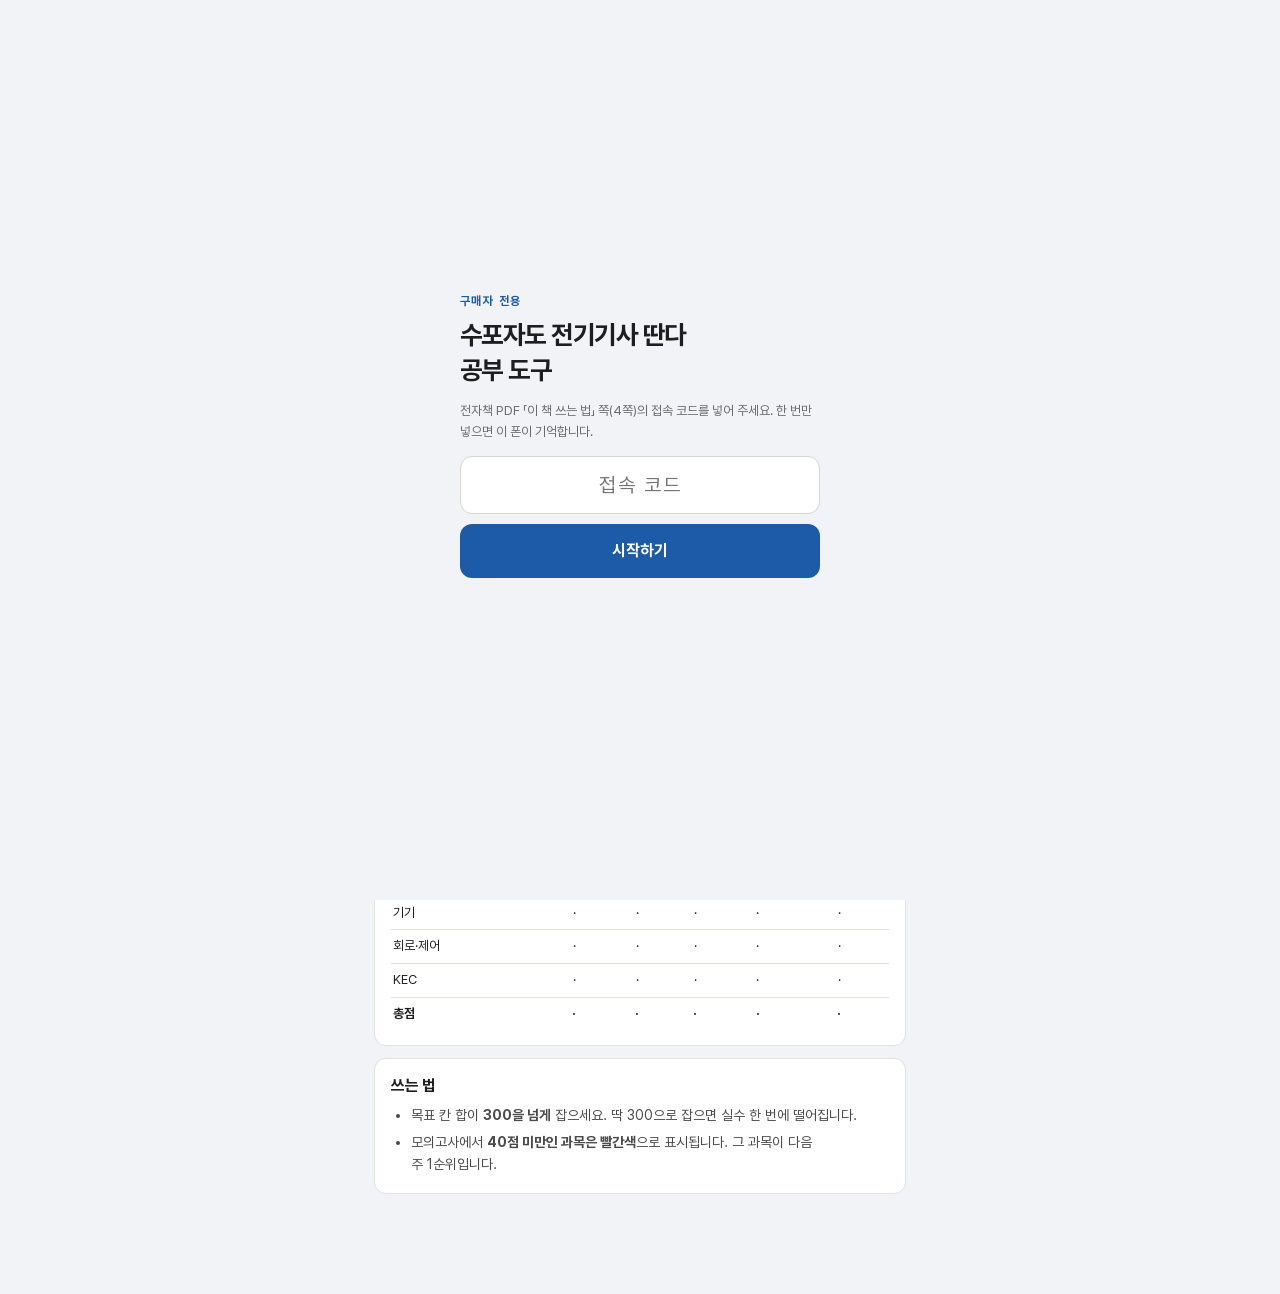
==== commit c4294bc6: "접속 코드 안내 위치를 PDF 4쪽으로 Co-Authored-By: Claude Opus 5.5 <noreply@anthropic.com>" ====
--- a/index.html
+++ b/index.html
@@ -187,7 +187,7 @@
   <form id="gateForm" autocomplete="off">
     <div class="sub">구매자 전용</div>
     <h1>수포자도 전기기사 딴다<br>공부 도구</h1>
-    <p class="muted">전자책 PDF 첫 장의 접속 코드를 넣어 주세요. 한 번만 넣으면 이 폰이 기억합니다.</p>
+    <p class="muted">전자책 PDF 「이 책 쓰는 법」 쪽(4쪽)의 접속 코드를 넣어 주세요. 한 번만 넣으면 이 폰이 기억합니다.</p>
     <input id="gateCode" inputmode="latin" autocapitalize="characters" spellcheck="false" placeholder="접속 코드" aria-label="접속 코드">
     <button type="submit">시작하기</button>
     <p class="err" id="gateErr" role="alert"></p>
@@ -326,7 +326,7 @@
   e.preventDefault();
   const h = await sha($('#gateCode').value.trim().toUpperCase());
   if (h === CODE_HASH) { localStorage.setItem('supo-ok', h); $('#gate').hidden = true; }
-  else $('#gateErr').textContent = '코드가 맞지 않습니다. PDF 첫 장을 다시 확인해 주세요.';
+  else $('#gateErr').textContent = '코드가 맞지 않습니다. PDF 4쪽 「이 책 쓰는 법」을 다시 확인해 주세요.';
 };
 
 /* ---------- 탭 ---------- */
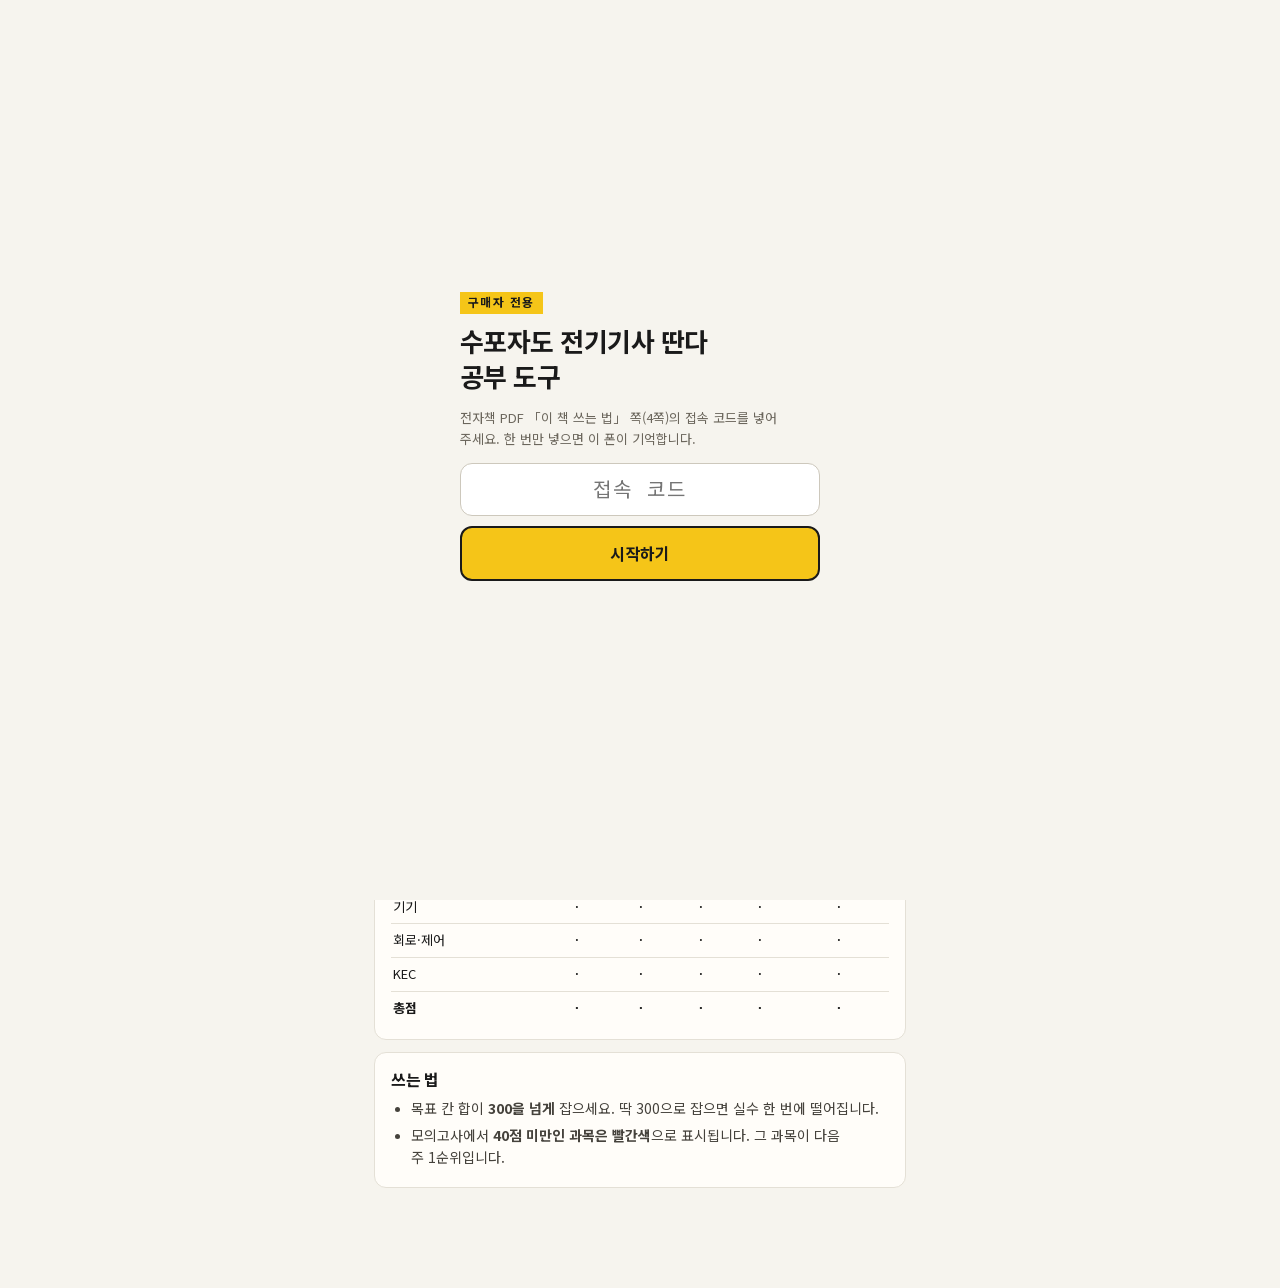
==== commit 7503a663: "계산기 키 순서 탭·무료판(calc.html), 점수표·실기 일정·오답 이유·조건 카드, 새 디자인 Co-Authored-By: Claude Opus 5.5 <noreply@ant" ====
--- a/index.html
+++ b/index.html
@@ -3,183 +3,14 @@
 <head>
 <meta charset="utf-8">
 <meta name="viewport" content="width=device-width, initial-scale=1, viewport-fit=cover">
-<meta name="theme-color" content="#1D5BA8">
+<meta name="theme-color" content="#F6F4EE">
 <meta name="apple-mobile-web-app-capable" content="yes">
 <meta name="apple-mobile-web-app-title" content="전기기사 도구">
 <link rel="manifest" href="manifest.webmanifest">
 <link rel="apple-touch-icon" href="icon-180.png">
 <link rel="icon" href="icon-192.png">
 <title>수포자도 전기기사 딴다 · 공부 도구</title>
-<style>
-@font-face { font-family: "Pre"; src: url("fonts/pre-400.woff2") format("woff2"); font-weight: 400; font-display: swap; }
-@font-face { font-family: "Pre"; src: url("fonts/pre-700.woff2") format("woff2"); font-weight: 700; font-display: swap; }
-:root {
-  --acc: #1D5BA8; --acc-soft: #E3EBF5; --ink: #1E1E1E; --g1: #4A4A4A; --g2: #6B6B6B;
-  --g3: #D9D6D0; --line: #E4E2DD; --paper: #F1F3F6; --bad: #C8312B; --bad-soft: #FBEAEA;
-}
-* { box-sizing: border-box; }
-html { -webkit-text-size-adjust: 100%; }
-body { word-break: keep-all; overflow-wrap: break-word; margin: 0; background: var(--paper); color: var(--ink);
-  font: 16px/1.6 "Pre", "Pretendard", -apple-system, "Apple SD Gothic Neo", "Malgun Gothic", sans-serif;
-  padding-bottom: calc(64px + env(safe-area-inset-bottom)); }
-h1, h2, h3, h4 { text-wrap: balance; }
-p, li, dd { text-wrap: pretty; }
-button, input, textarea, select { font: inherit; color: inherit; }
-button { cursor: pointer; -webkit-tap-highlight-color: transparent; }
-[hidden] { display: none !important; }
-
-.top { position: sticky; top: 0; z-index: 5; background: #fff; border-bottom: 1px solid var(--line);
-  padding: calc(10px + env(safe-area-inset-top)) 18px 10px; }
-.top h1 { margin: 0; font-size: 21px; font-weight: 700; letter-spacing: -0.01em; }
-.top .sub { font-size: 12px; color: var(--acc); font-weight: 700; letter-spacing: 0.08em; }
-main { max-width: 560px; margin: 0 auto; padding: 16px 14px 24px; }
-section h2 { font-size: 20px; margin: 4px 2px 12px; letter-spacing: -0.02em; }
-
-.tabs { position: fixed; left: 0; right: 0; bottom: 0; z-index: 6; display: grid; grid-template-columns: repeat(4, 1fr);
-  background: #fff; border-top: 1px solid var(--line); padding-bottom: env(safe-area-inset-bottom); }
-.tabs button { border: 0; background: none; padding: 9px 2px 10px; font-size: 13px; color: var(--g2); white-space: nowrap; }
-.tabs button b { display: block; width: 22px; height: 3px; border-radius: 2px; margin: 0 auto 6px; background: transparent; }
-.tabs button[aria-selected="true"] { color: var(--acc); font-weight: 700; }
-.tabs button[aria-selected="true"] b { background: var(--acc); }
-
-.box { background: #fff; border: 1px solid var(--line); border-radius: 12px; padding: 14px 16px; margin-bottom: 12px; }
-.rule { background: var(--acc-soft); border: 0; color: var(--ink); font-size: 14px; }
-.rule b { color: var(--acc); }
-.muted { color: var(--g2); font-size: 13px; }
-.howto { font-size: 14px; color: var(--g1); padding-left: 20px; margin: 6px 0 0; }
-.howto li { margin-bottom: 4px; }
-
-/* 점수표 */
-.seg { display: grid; grid-template-columns: repeat(5, 1fr); gap: 4px; background: #fff; border: 1px solid var(--line);
-  border-radius: 12px; padding: 4px; margin-bottom: 12px; }
-.seg button { border: 0; background: none; border-radius: 9px; padding: 8px 0; font-size: 14px; white-space: nowrap; color: var(--g1); }
-.seg button[aria-pressed="true"] { background: var(--acc); color: #fff; font-weight: 700; }
-.srow { display: flex; align-items: center; gap: 10px; padding: 9px 0; border-bottom: 1px solid var(--line); }
-.srow:last-child { border-bottom: 0; }
-.srow label { flex: 1; font-size: 15px; }
-.srow input { width: 76px; text-align: center; font-size: 20px; font-weight: 700; padding: 6px 4px; border: 1.5px solid var(--g3);
-  border-radius: 10px; background: #fff; }
-.srow input:focus { outline: none; border-color: var(--acc); }
-.srow.low input { border-color: var(--bad); color: var(--bad); background: var(--bad-soft); }
-.srow .flag { width: 44px; font-size: 12px; font-weight: 700; color: var(--bad); white-space: nowrap; }
-.result { display: grid; grid-template-columns: 1fr 1fr; gap: 8px; }
-.result div { background: var(--paper); border-radius: 10px; padding: 10px 12px; }
-.result small { display: block; font-size: 12px; color: var(--g2); }
-.result strong { font-size: 24px; letter-spacing: -0.02em; }
-.verdict { grid-column: 1 / -1; font-weight: 700; font-size: 15px; }
-.verdict.ok { background: var(--acc-soft) !important; color: var(--acc); }
-.verdict.no { background: var(--bad-soft) !important; color: var(--bad); }
-.hist { width: 100%; border-collapse: collapse; font-size: 13px; }
-.hist th, .hist td { padding: 6px 2px; text-align: center; border-bottom: 1px solid var(--line); }
-.hist th { color: var(--g2); font-weight: 400; font-size: 12px; }
-.hist td:first-child, .hist th:first-child { text-align: left; white-space: nowrap; }
-.hist td.low { color: var(--bad); font-weight: 700; }
-.hist td.low span { border: 1.5px solid var(--bad); border-radius: 50%; padding: 0 4px; }
-.hist tr.tot td { font-weight: 700; border-bottom: 0; }
-
-/* 계획표 */
-.dday { display: flex; align-items: baseline; gap: 8px; flex-wrap: wrap; }
-.dday strong { font-size: 30px; color: var(--acc); letter-spacing: -0.02em; }
-.field { display: flex; align-items: center; gap: 10px; margin-top: 10px; font-size: 14px; }
-.field input[type=date] { flex: 1; padding: 8px 10px; border: 1.5px solid var(--g3); border-radius: 10px; background: #fff; }
-.week { display: flex; gap: 12px; align-items: flex-start; padding: 12px 14px; background: #fff; border: 1px solid var(--line);
-  border-radius: 12px; margin-bottom: 8px; }
-.week .wk { width: 58px; flex: none; font-weight: 700; color: var(--acc); white-space: nowrap; font-size: 15px; }
-.week .tx { flex: 1; font-size: 14px; color: var(--g1); }
-.week.exam { background: var(--acc-soft); border-color: transparent; }
-.week.now { border: 2px solid var(--acc); }
-.week.now .wk::after { content: "지금"; display: block; font-size: 11px; color: #fff; background: var(--acc); border-radius: 4px;
-  width: max-content; padding: 0 5px; margin-top: 3px; }
-.week.done .tx { color: var(--g2); text-decoration: line-through; text-decoration-color: var(--g3); }
-.ck { width: 28px; height: 28px; flex: none; accent-color: var(--acc); margin: 0; }
-.bar { height: 6px; background: var(--paper); border-radius: 3px; overflow: hidden; margin-top: 8px; }
-.bar i { display: block; height: 100%; background: var(--acc); }
-
-/* 오답노트 */
-.chips { display: flex; gap: 6px; overflow-x: auto; padding-bottom: 4px; margin-bottom: 10px; scrollbar-width: none; }
-.chips button { border: 1px solid var(--g3); background: #fff; border-radius: 999px; padding: 6px 13px; font-size: 14px; white-space: nowrap; }
-.chips button[aria-pressed="true"] { background: var(--ink); border-color: var(--ink); color: #fff; }
-.toggle { display: flex; align-items: center; gap: 8px; font-size: 14px; color: var(--g1); margin-bottom: 10px; }
-.toggle input { width: 20px; height: 20px; accent-color: var(--acc); }
-.note { display: flex; gap: 12px; width: 100%; text-align: left; background: #fff; border: 1px solid var(--line); border-radius: 12px;
-  padding: 10px; margin-bottom: 8px; }
-.note img, .note .noimg { width: 72px; height: 72px; flex: none; border-radius: 8px; object-fit: cover; background: var(--paper); }
-.note .noimg { display: grid; place-items: center; color: var(--g2); font-size: 12px; }
-.note .meta { font-size: 12px; color: var(--g2); }
-.note .tag { color: var(--acc); font-weight: 700; margin-right: 6px; }
-.note .q { font-size: 15px; display: -webkit-box; -webkit-line-clamp: 2; -webkit-box-orient: vertical; overflow: hidden; }
-.note.done { opacity: 0.55; }
-.note.done .q { text-decoration: line-through; }
-.dots { font-size: 12px; color: var(--g2); margin-top: 2px; }
-.dots i { display: inline-block; width: 10px; height: 10px; border-radius: 50%; border: 1.5px solid var(--acc); margin-right: 3px; vertical-align: -1px; }
-.dots i.on { background: var(--acc); }
-.weak { font-size: 14px; }
-.weak b { color: var(--acc); }
-.empty { text-align: center; color: var(--g2); padding: 30px 10px; font-size: 14px; }
-.fab { position: fixed; right: 18px; bottom: calc(78px + env(safe-area-inset-bottom)); z-index: 4; border: 0; background: var(--acc); color: #fff;
-  border-radius: 999px; padding: 14px 20px; font-weight: 700; font-size: 15px; box-shadow: 0 4px 14px rgba(29,91,168,0.35); white-space: nowrap; }
-
-dialog { border: 0; padding: 0; width: 100%; max-width: 560px; max-height: 100%; height: 100%; margin: 0 auto; background: var(--paper); }
-dialog::backdrop { background: rgba(0,0,0,0.3); }
-.dhead { position: sticky; top: 0; z-index: 2; display: flex; align-items: center; justify-content: space-between; background: #fff;
-  border-bottom: 1px solid var(--line); padding: calc(10px + env(safe-area-inset-top)) 12px 10px; }
-.dhead h2 { margin: 0; font-size: 17px; }
-.btn { border: 0; background: none; padding: 8px 10px; font-size: 15px; color: var(--g1); white-space: nowrap; }
-.btn.primary { background: var(--acc); color: #fff; border-radius: 10px; font-weight: 700; padding: 8px 16px; }
-.btn.danger { color: var(--bad); }
-.form { padding: 14px; }
-.card { background: #fff; border: 1.5px solid var(--ink); border-radius: 12px; overflow: hidden; }
-.card .row { padding: 12px 14px; border-bottom: 1px solid var(--line); }
-.card .row:last-child { border-bottom: 0; }
-.card .head { background: var(--paper); }
-.lab { display: block; font-weight: 700; font-size: 14px; margin-bottom: 6px; }
-.opts { display: flex; flex-wrap: wrap; gap: 6px; }
-.opts label { display: inline-flex; align-items: center; gap: 6px; border: 1px solid var(--g3); background: #fff; border-radius: 999px;
-  padding: 6px 12px; font-size: 14px; white-space: nowrap; }
-.opts label:has(input:checked) { border-color: var(--acc); background: var(--acc-soft); color: var(--acc); font-weight: 700; }
-.opts input { accent-color: var(--acc); margin: 0; width: 16px; height: 16px; }
-.src { display: flex; align-items: center; gap: 4px; flex-wrap: wrap; font-size: 15px; }
-.src input { width: 58px; padding: 6px; text-align: center; border: 1.5px solid var(--g3); border-radius: 8px; background: #fff; }
-.src input[type=date] { width: auto; }
-.card textarea { width: 100%; min-height: 64px; border: 1.5px solid var(--g3); border-radius: 8px; padding: 8px 10px; resize: vertical; background: #fff; }
-.card textarea:focus, .src input:focus { outline: none; border-color: var(--acc); }
-.photo { display: block; width: 100%; max-height: 360px; object-fit: contain; border-radius: 8px; background: var(--paper); margin-bottom: 8px; }
-.pbtns { display: flex; gap: 8px; }
-.pbtns label, .pbtns button { flex: 1; text-align: center; border: 1.5px dashed var(--acc); color: var(--acc); background: #fff;
-  border-radius: 10px; padding: 12px 6px; font-weight: 700; font-size: 14px; white-space: nowrap; }
-.pbtns input { display: none; }
-.retry .opts label { flex-direction: column; gap: 2px; border-radius: 10px; padding: 8px 14px; }
-.retry small { font-size: 11px; font-weight: 400; color: var(--g2); }
-
-/* 공식 카드 */
-.fcard { position: relative; background: #fff; border: 1.5px solid var(--ink); border-radius: 16px; min-height: 300px; padding: 22px 20px;
-  display: flex; flex-direction: column; touch-action: pan-y; user-select: none; -webkit-user-select: none; }
-.fcard .cat { font-size: 13px; font-weight: 700; color: var(--acc); letter-spacing: 0.06em; }
-.fcard .txt { flex: 1; display: flex; align-items: center; font-size: 20px; line-height: 1.9; padding: 18px 0; }
-.fcard .txt p { margin: 0; }
-.fcard .hole { display: inline-block; min-width: 3.2em; border-bottom: 2px solid var(--acc); background: var(--acc-soft); border-radius: 4px;
-  color: transparent; padding: 0 4px; line-height: 1.4; }
-.fcard.open .hole { color: var(--acc); font-weight: 700; background: transparent; }
-.fcard .hint { font-size: 13px; color: var(--g2); text-align: center; }
-.fcard.known { border-color: var(--acc); }
-.fcard.known::after { content: "외웠어요"; position: absolute; top: 18px; right: 18px; font-size: 12px; font-weight: 700; color: #fff;
-  background: var(--acc); border-radius: 6px; padding: 1px 8px; }
-.fnav { display: grid; grid-template-columns: 1fr 1.4fr 1fr; gap: 8px; margin-top: 12px; }
-.fnav button { border: 1px solid var(--g3); background: #fff; border-radius: 12px; padding: 12px 4px; font-size: 15px; white-space: nowrap; }
-.fnav .mid[aria-pressed="true"] { background: var(--acc); border-color: var(--acc); color: #fff; font-weight: 700; }
-.count { text-align: center; font-size: 13px; color: var(--g2); margin-top: 10px; }
-
-/* 접속 코드 */
-.gate { position: fixed; inset: 0; z-index: 20; background: var(--paper); display: flex; align-items: center; justify-content: center; padding: 24px; }
-.gate form { width: 100%; max-width: 360px; }
-.gate .sub { font-size: 12px; color: var(--acc); font-weight: 700; letter-spacing: 0.12em; }
-.gate h1 { font-size: 26px; margin: 6px 0 14px; line-height: 1.35; letter-spacing: -0.02em; }
-.gate input { width: 100%; font-size: 20px; padding: 12px 14px; border: 1.5px solid var(--g3); border-radius: 12px; background: #fff;
-  text-align: center; letter-spacing: 0.1em; text-transform: uppercase; }
-.gate input:focus { outline: none; border-color: var(--acc); }
-.gate button { width: 100%; margin-top: 10px; border: 0; background: var(--acc); color: #fff; font-weight: 700; font-size: 16px; padding: 14px; border-radius: 12px; }
-.gate .err { color: var(--bad); font-size: 14px; min-height: 1.6em; margin: 8px 0 0; }
-</style>
+<link rel="stylesheet" href="app.css">
 </head>
 <body>
 
@@ -202,7 +33,7 @@
 <main>
 <!-- ===== 1. 목표 점수표 ===== -->
 <section id="score">
-  <div class="box rule">필기 합격 조건: <b>모든 과목 40점 이상 + 평균 60점 이상 (총점 300점 이상)</b></div>
+  <div class="box rule">필기 합격 조건: <b>모든 과목 40점 이상 + 평균 60점 이상 (총점 300점 이상)</b><br>실기는 과락 없이 <b>60점 이상</b>이면 합격입니다.</div>
   <div class="seg" id="rounds" role="group" aria-label="기록 회차"></div>
   <div class="box" id="scoreRows"></div>
   <div class="box result" id="scoreResult"></div>
@@ -228,6 +59,14 @@
     <div class="bar"><i id="planBar" style="width:0"></i></div>
     <p class="muted" id="planCount" style="margin:4px 0 0"></p>
   </div>
+  <div class="box" id="prac">
+    <h2 style="margin:0; font-size:16px">필기 합격 뒤 실기 일정</h2>
+    <p class="muted" style="margin:2px 0 0">날짜는 해마다 달라요. 큐넷 시행 일정에서 확인해 넣으세요.</p>
+    <label class="field"><span>필기 합격 발표일</span><input type="date" data-k="pass"></label>
+    <label class="field"><span>실기 원서접수 시작</span><input type="date" data-k="apply"></label>
+    <label class="field"><span>실기 시험일</span><input type="date" data-k="prac"></label>
+    <ul class="dlist" id="pracList"></ul>
+  </div>
   <div id="weeks"></div>
 </section>
 
@@ -242,6 +81,9 @@
 
 <!-- ===== 4. 공식 카드 ===== -->
 <section id="cards" hidden>
+  <div class="seg two" id="cmode" role="group" aria-label="카드 모드">
+    <button data-m="hole">빈칸 외우기</button><button data-m="cond">조건 → 공식</button>
+  </div>
   <div class="chips" id="cardFilter"></div>
   <label class="toggle"><input type="checkbox" id="onlyUnknown"> 못 외운 것만 보기</label>
   <div class="fcard" id="fcard" role="button" tabindex="0" aria-label="눌러서 정답 보기">
@@ -257,6 +99,9 @@
   <p class="count" id="fcount"></p>
   <p class="muted" style="text-align:center">책 부록 2 「시험장 덤프용 공식 한 장」의 내용입니다.</p>
 </section>
+
+<!-- ===== 5. 계산기 키 순서 (책 Part 2·3) ===== -->
+<section id="calc" hidden><div id="calcRoot"></div></section>
 </main>
 
 <nav class="tabs" role="tablist">
@@ -264,6 +109,7 @@
   <button role="tab" data-tab="plan" aria-selected="false"><b></b>계획표</button>
   <button role="tab" data-tab="notes" aria-selected="false"><b></b>오답노트</button>
   <button role="tab" data-tab="cards" aria-selected="false"><b></b>공식 카드</button>
+  <button role="tab" data-tab="calc" aria-selected="false"><b></b>계산기</button>
 </nav>
 
 <!-- 오답 편집 (책 Part 5 양식과 같은 항목) -->
@@ -303,6 +149,7 @@
   </form>
 </dialog>
 
+<script src="calc.js"></script>
 <script>
 'use strict';
 const $ = s => document.querySelector(s);
@@ -310,7 +157,7 @@
 
 /* ---------- 저장 (이 폰에만) ---------- */
 const KEY = 'supo-v1';
-const S = Object.assign({ scores: {}, round: 'goal', exam: '', weeks: [], known: [] }, JSON.parse(localStorage.getItem(KEY) || '{}'));
+const S = Object.assign({ scores: {}, round: 'goal', exam: '', weeks: [], known: [], pass: '', apply: '', prac: '', cmode: 'hole' }, JSON.parse(localStorage.getItem(KEY) || '{}'));
 const save = () => localStorage.setItem(KEY, JSON.stringify(S));
 if (navigator.storage && navigator.storage.persist) navigator.storage.persist();
 
@@ -330,7 +177,7 @@
 };
 
 /* ---------- 탭 ---------- */
-const TITLES = { score: '목표 점수표', plan: '26주 계획표', notes: '오답노트', cards: '공식 카드' };
+const TITLES = { score: '목표 점수표', plan: '26주 계획표', notes: '오답노트', cards: '공식 카드', calc: '계산기 키 순서' };
 function showTab(t) {
   document.querySelectorAll('main > section').forEach(s => s.hidden = s.id !== t);
   document.querySelectorAll('.tabs button').forEach(b => b.setAttribute('aria-selected', b.dataset.tab === t));
@@ -364,14 +211,19 @@
       <span class="flag">${x != null && x < 40 ? '과락' : ''}</span>
       <input id="s${i}" data-i="${i}" type="number" inputmode="numeric" min="0" max="100" value="${x ?? ''}" placeholder="–"></div>`;
   }).join('');
-  let msg, cls = '';
-  if (!j.full) msg = `5과목 점수를 넣으면 합격선을 알려 드립니다. (${j.got.length}/5)`;
-  else if (j.low.length) { cls = 'no'; msg = `과락: ${j.low.map(i => SUBJ[i]).join(', ')} — 40점 미만`; }
-  else if (j.total < 300) { cls = 'no'; msg = `총점이 ${300 - j.total}점 모자랍니다`; }
-  else { cls = 'ok'; msg = S.round === 'goal' && j.total === 300 ? '딱 300점입니다. 실수 한 번에 떨어지니 조금 더 높게 잡으세요' : '합격선 안입니다'; }
+  // 과락이 먼저, 그다음 "남은 과목에 몇 점이 필요한가"
+  const out = [], left = 5 - j.got.length;
+  if (j.low.length) out.push(['no', `불합격 위험 · 과락: ${j.low.map(i => SUBJ[i]).join(', ')} — 40점 미만이면 평균과 상관없이 불합격입니다`]);
+  if (!j.got.length) out.push(['', '점수를 넣으면 합격까지 몇 점이 더 필요한지 알려 드립니다.']);
+  else if (left) {
+    const need = Math.max(40, Math.ceil((300 - j.total) / left));
+    out.push(['need', need > 100 ? `남은 ${left}과목을 다 100점 받아도 총점 300에 모자랍니다.`
+      : `남은 ${left}과목에서 평균 <b>${need}</b>점 이상이면 합격선입니다. <span class="muted">(과목마다 40점 이상)</span>`]);
+  } else if (j.total < 300) out.push(['no', `총점이 ${300 - j.total}점 모자랍니다`]);
+  else if (!j.low.length) out.push(['ok', S.round === 'goal' && j.total === 300 ? '딱 300점입니다. 실수 한 번에 떨어지니 조금 더 높게 잡으세요' : '합격선 안입니다']);
   $('#scoreResult').innerHTML = `<div><small>총점</small><strong>${j.got.length ? j.total : '–'}</strong> <span class="muted">/ 300 이상</span></div>
     <div><small>평균</small><strong>${j.avg == null ? '–' : (Math.round(j.avg * 10) / 10)}</strong> <span class="muted">/ 60 이상</span></div>
-    <div class="verdict ${cls}">${msg}</div>`;
+    ${out.map(([c, m]) => `<div class="verdict ${c}">${m}</div>`).join('')}`;
   const cell = (r, i) => { const x = val(r, i); return x == null ? '<td>·</td>' : x < 40 ? `<td class="low"><span>${x}</span></td>` : `<td>${x}</td>`; };
   $('#hist').innerHTML = `<tr><th>과목</th>${ROUNDS.map(r => `<th>${r[1]}</th>`).join('')}</tr>` +
     SUBJ.map((_, i) => `<tr><td>${SHORT[i]}</td>${ROUNDS.map(r => cell(r[0], i)).join('')}</tr>`).join('') +
@@ -432,11 +284,37 @@
   }).join('');
 }
 $('#examDate').onchange = e => { S.exam = e.target.value; save(); renderPlan(); };
+
+// 실기 역산: 필기 면제는 필기 합격 발표일부터 2년
+const dleft = d => Math.round((new Date(d + 'T00:00:00') - today0()) / DAY);
+const dtxt = n => n > 0 ? `D-${n}` : n === 0 ? 'D-DAY' : `${-n}일 지남`;
+function renderPrac() {
+  document.querySelectorAll('#prac [data-k]').forEach(el => el.value = S[el.dataset.k] || '');
+  const li = [];
+  if (S.apply) li.push(['', '실기 원서접수 시작까지', dtxt(dleft(S.apply))]);
+  if (S.prac) li.push(['', '실기 시험까지', dtxt(dleft(S.prac))]);
+  if (S.pass) {
+    const e = new Date(S.pass + 'T00:00:00'); e.setFullYear(e.getFullYear() + 2);
+    const es = `${e.getFullYear()}-${String(e.getMonth() + 1).padStart(2, '0')}-${String(e.getDate()).padStart(2, '0')}`, n = dleft(es);
+    li.push([n < 180 ? 'alert' : '', `필기 면제 끝 (${es} 무렵)`, dtxt(n)]);
+  }
+  $('#pracList').innerHTML = li.length ? li.map(([c, a, b]) => `<li class="${c}"><span>${a}</span><b>${b}</b></li>`).join('') +
+    (S.pass ? '<li><span class="muted">이 날까지 실기에 붙지 못하면 필기부터 다시 봐야 합니다. 정확한 날짜는 큐넷에서 확인하세요.</span></li>' : '')
+    : '<li><span class="muted">필기 합격 발표일을 넣으면 필기 면제가 끝나는 날(2년)을 셉니다.</span></li>';
+}
+$('#prac').onchange = e => { const k = e.target.dataset.k; if (k) { S[k] = e.target.value; save(); renderPrac(); } };
 $('#weeks').onchange = e => { S.weeks[+e.target.dataset.i] = e.target.checked; save(); renderPlan(); };
 
 /* ---------- 3. 오답노트 (사진은 IndexedDB, 이 폰에만) ---------- */
 const NSUBJ = ['회로', '자기', '기기', '전력', 'KEC'];
-const WHY = ['공식 몰라서', '계산 실수', '단위·지수', '문제 잘못 읽음'];
+// 기록에는 순서 번호로 저장된다. 순서를 바꾸거나 지우지 말고 뒤에만 붙일 것.
+const WHY = ['공식 몰라서', '계산 실수', '단위 누락·지수', '문제 잘못 읽음', '풀이 과정 생략', '계산기 조작 실수', '공식 선택 실수', '개념 몰랐음'];
+const WHY_TIP = {
+  2: '답을 쓸 때 단위까지 한 번에 쓰는 연습을 하세요. 실기는 단위가 빠지면 감점입니다.',
+  4: '실기 답안은 풀이 과정까지 점수입니다. 식 → 숫자 대입 → 답 순서로 적으세요.',
+  5: '<a href="#calc" data-go="calc">계산기 탭</a>에서 키 순서를 따라 눌러 보세요.',
+  6: '<a href="#cards" data-go="cards">공식 카드</a>의 「조건 → 공식」으로 연습하세요.',
+};
 const dbp = new Promise((ok, no) => {
   const q = indexedDB.open('supo', 1);
   q.onupgradeneeded = () => q.result.createObjectStore('notes', { keyPath: 'id' });
@@ -456,11 +334,13 @@
 function renderNotes() {
   urls.forEach(URL.revokeObjectURL); urls = [];
   $('#noteFilter').innerHTML = ['전체', ...NSUBJ].map(s => `<button aria-pressed="${s === nFilter}">${s}</button>`).join('');
-  const tally = WHY.map((w, i) => [w, notes.filter(n => n.why.includes(i)).length]).filter(x => x[1]).sort((a, b) => b[1] - a[1]);
+  const tally = WHY.map((w, i) => [w, notes.filter(n => n.why.includes(i)).length, i]).filter(x => x[1]).sort((a, b) => b[1] - a[1]);
   const left = notes.filter(n => !isDone(n)).length;
+  const top = tally[0];
   $('#weak').innerHTML = notes.length
     ? `오답 <b>${notes.length}</b>개 · 줄 안 그은 것 <b>${left}</b>개` +
-      (tally.length ? `<br>③ 왜 틀렸나 — ${tally.map(([w, c]) => `${w} <b>${c}</b>`).join(' · ')}<br><span class="muted">체크가 쌓이는 칸이 내 약점입니다.</span>` : '')
+      (top ? `<span class="top1">가장 많이 틀린 이유: <b>${top[0]}</b> (${top[1]}번)${WHY_TIP[top[2]] ? `<br><small>${WHY_TIP[top[2]]}</small>` : ''}</span>` +
+        `③ 왜 틀렸나 — ${tally.map(([w, c]) => `${w} <b>${c}</b>`).join(' · ')}` : '')
     : '틀린 문제를 사진으로 찍어 두세요. <span class="muted">한 문제 = 한 칸</span>';
   const list = notes.filter(n => (nFilter === '전체' || n.subj === nFilter) && !($('#hideDone').checked && isDone(n)));
   $('#noteList').innerHTML = list.length ? list.map(n => {
@@ -475,6 +355,7 @@
 }
 $('#noteFilter').onclick = e => { const b = e.target.closest('button'); if (b) { nFilter = b.textContent; renderNotes(); } };
 $('#hideDone').onchange = renderNotes;
+$('#weak').onclick = e => { const a = e.target.closest('[data-go]'); if (a) { e.preventDefault(); showTab(a.dataset.go); } };
 
 const dlg = $('#noteDlg'), F = $('#noteForm');
 $('#fSubj').innerHTML = NSUBJ.map(s => `<label><input type="radio" name="subj" value="${s}">${s}</label>`).join('');
@@ -565,6 +446,31 @@
   ['KEC 숫자', '설비불평형률: 저압 단상3선식 [[40 % 이하]], 3상 3선식·3상 4선식 [[30 % 이하]]'],
   ['KEC 숫자', '전선 색: L1 [[갈색]], L2 [[흑색]], L3 [[회색]], N [[청색]], 보호도체 [[녹색-노란색]]'],
 ];
+// 「조건 → 공식」 앞면: 문제에 이런 말이 나오면 (CARDS와 같은 순서)
+const COND = [
+  '전압·전류·저항 중 둘을 주고 나머지나 전력을 물을 때',
+  'R과 X(리액턴스)를 주고 임피던스·역률을 물을 때',
+  '유효전력·무효전력을 주고 피상전력을 물을 때',
+  '역률 0.6 또는 0.8이 주어지고 sinθ가 필요할 때',
+  '저항 두 개를 병렬로 연결했을 때',
+  'Y결선·Δ결선에서 상전압·선전류를 물을 때',
+  'Δ결선 임피던스를 Y결선으로 바꿀 때',
+  '주파수 f와 L 또는 C를 주고 리액턴스를 물을 때',
+  '직렬 공진 · L과 C를 주고 주파수를 물을 때',
+  '3상 부하에 선간전압·선전류·역률이 주어졌을 때',
+  '역률을 ○○에서 ○○로 개선 · 콘덴서 용량',
+  '송전전압을 n배로 올렸을 때 손실·전압강하',
+  '주파수·극수·회전수를 주고 동기속도·슬립을 물을 때',
+  '변압기 최대효율 조건 · 철손·동손이 주어졌을 때',
+  '진공 중 두 전하 사이의 힘',
+  'mH, μF처럼 단위 앞글자가 붙은 값을 계산기에 넣을 때',
+  '저압·고압·특고압을 구분할 때',
+  '설비불평형률 기준을 물을 때',
+  '상별 전선 색(L1·L2·L3·N·보호도체)을 물을 때',
+];
+const cardText = (i, open) => S.cmode === 'cond' && !open
+  ? `<span class="when">${COND[i]}</span>`
+  : CARDS[i][1].replace(/\[\[(.+?)\]\]/g, '<span class="hole">$1</span>');
 let cFilter = '전체', cIdx = 0;
 const deck = () => CARDS.map((c, i) => i).filter(i => (cFilter === '전체' || CARDS[i][0] === cFilter) && !($('#onlyUnknown').checked && S.known.includes(i)));
 function renderCard() {
@@ -578,15 +484,22 @@
   cIdx = (cIdx + d.length) % d.length;
   const i = d[cIdx], [cat, t] = CARDS[i];
   $('#fcat').textContent = cat;
-  $('#ftxt').innerHTML = t.replace(/\[\[(.+?)\]\]/g, '<span class="hole">$1</span>');
+  $('#ftxt').innerHTML = cardText(i, false);
+  $('#fhint').textContent = S.cmode === 'cond' ? '눌러서 쓸 공식 보기 · 옆으로 밀어서 넘기기' : '눌러서 빈칸 보기 · 옆으로 밀어서 넘기기';
   $('#fhint').hidden = false;
+  document.querySelectorAll('#cmode button').forEach(b => b.setAttribute('aria-pressed', b.dataset.m === S.cmode));
   fc.classList.toggle('known', S.known.includes(i));
   $('#fknow').disabled = false;
   $('#fknow').setAttribute('aria-pressed', S.known.includes(i));
   $('#fcount').textContent = `${cIdx + 1} / ${d.length} · 외운 카드 ${S.known.length} / ${CARDS.length}`;
 }
 let swiped = false;
-const flip = () => { if (swiped) { swiped = false; return; } $('#fcard').classList.toggle('open'); };
+const flip = () => {
+  if (swiped) { swiped = false; return; }
+  const open = $('#fcard').classList.toggle('open'), i = deck()[cIdx];
+  if (i != null) $('#ftxt').innerHTML = cardText(i, open);
+};
+$('#cmode').onclick = e => { const b = e.target.closest('button'); if (b) { S.cmode = b.dataset.m; save(); renderCard(); } };
 const move = k => { cIdx += k; renderCard(); };
 $('#fcard').onclick = flip;
 $('#fcard').onkeydown = e => { if (e.key === ' ' || e.key === 'Enter') { e.preventDefault(); flip(); } };
@@ -607,7 +520,7 @@
 });
 
 /* ---------- 시작 ---------- */
-renderScore(); renderPlan(); renderCard(); loadNotes();
+renderScore(); renderPlan(); renderPrac(); renderCard(); loadNotes(); calcApp($('#calcRoot'), CALC);
 showTab(TITLES[location.hash.slice(1)] ? location.hash.slice(1) : 'score');
 if ('serviceWorker' in navigator) navigator.serviceWorker.register('sw.js');
 </script>
--- a/app.css
+++ b/app.css
@@ -0,0 +1,219 @@
+/* 공부 도구 공통 스타일 — 랜딩 시안 톤: 종이색 #F6F4EE · 먹색 #1A1A1A · 안전 노랑 #F5C518 */
+@font-face { font-family: "Noto"; src: url("fonts/noto-400.woff2") format("woff2"); font-weight: 400; font-display: swap; }
+@font-face { font-family: "Noto"; src: url("fonts/noto-700.woff2") format("woff2"); font-weight: 700; font-display: swap; }
+@font-face { font-family: "Plex"; src: url("fonts/plex-400.woff2") format("woff2"); font-weight: 400; font-display: swap; }
+@font-face { font-family: "Plex"; src: url("fonts/plex-500.woff2") format("woff2"); font-weight: 500 700; font-display: swap; }
+:root {
+  --paper: #F6F4EE; --ink: #1A1A1A; --hl: #F5C518; --hl-soft: #FBF0C2; --card: #FFFDF9;
+  --g1: #45423C; --g2: #6B665C; --g3: #CDC8BC; --line: #E4E0D6; --bad: #C8312B; --bad-soft: #FBEAEA;
+  --mono: "Plex", "IBM Plex Mono", ui-monospace, Menlo, Consolas, "Noto", monospace;
+}
+* { box-sizing: border-box; }
+html { -webkit-text-size-adjust: 100%; }
+body { word-break: keep-all; overflow-wrap: break-word; margin: 0; background: var(--paper); color: var(--ink);
+  font: 16px/1.6 "Noto", "Noto Sans KR", -apple-system, "Apple SD Gothic Neo", "Malgun Gothic", sans-serif;
+  padding-bottom: calc(64px + env(safe-area-inset-bottom)); }
+h1, h2, h3, h4 { text-wrap: balance; }
+p, li, dd { text-wrap: pretty; }
+button, input, textarea, select { font: inherit; color: inherit; }
+button { cursor: pointer; -webkit-tap-highlight-color: transparent; }
+[hidden] { display: none !important; }
+.num { font-family: var(--mono); }
+
+.top { position: sticky; top: 0; z-index: 5; background: var(--paper); border-bottom: 2px solid var(--ink);
+  padding: calc(10px + env(safe-area-inset-top)) 18px 10px; }
+.top h1 { margin: 0; font-size: 21px; font-weight: 700; letter-spacing: -0.01em; }
+.top .sub { font-size: 12px; color: var(--g2); font-weight: 700; letter-spacing: 0.08em; }
+main { max-width: 560px; margin: 0 auto; padding: 16px 14px 24px; }
+section h2 { font-size: 20px; margin: 4px 2px 12px; letter-spacing: -0.02em; }
+
+.tabs { position: fixed; left: 0; right: 0; bottom: 0; z-index: 6; display: grid; grid-template-columns: repeat(5, 1fr);
+  background: var(--card); border-top: 1px solid var(--line); padding-bottom: env(safe-area-inset-bottom); }
+.tabs button { border: 0; background: none; padding: 9px 2px 10px; font-size: 13px; color: var(--g2); white-space: nowrap; }
+.tabs button b { display: block; width: 26px; height: 4px; border-radius: 2px; margin: 0 auto 6px; background: transparent; }
+.tabs button[aria-selected="true"] { color: var(--ink); font-weight: 700; }
+.tabs button[aria-selected="true"] b { background: var(--hl); }
+
+.box { background: var(--card); border: 1px solid var(--line); border-radius: 12px; padding: 14px 16px; margin-bottom: 12px; }
+.rule { background: var(--hl-soft); border: 0; color: var(--ink); font-size: 14px; }
+.muted { color: var(--g2); font-size: 13px; }
+.howto { font-size: 14px; color: var(--g1); padding-left: 20px; margin: 6px 0 0; }
+.howto li { margin-bottom: 4px; }
+.warnbox { background: var(--hl-soft); border: 1.5px solid var(--ink); }
+.warnbox .key { margin: 3px 3px 7px 0; }
+.warnbox h3 { margin: 0 0 4px; font-size: 15px; }
+
+/* 점수표 */
+.seg { display: grid; grid-template-columns: repeat(5, 1fr); gap: 4px; background: var(--card); border: 1px solid var(--line);
+  border-radius: 12px; padding: 4px; margin-bottom: 12px; }
+.seg.two { grid-template-columns: 1fr 1fr; }
+.seg button { border: 0; background: none; border-radius: 9px; padding: 8px 0; font-size: 14px; white-space: nowrap; color: var(--g1); }
+.seg button[aria-pressed="true"] { background: var(--ink); color: #fff; font-weight: 700; }
+.srow { display: flex; align-items: center; gap: 10px; padding: 9px 0; border-bottom: 1px solid var(--line); }
+.srow:last-child { border-bottom: 0; }
+.srow label { flex: 1; font-size: 15px; }
+.srow input { width: 76px; text-align: center; font: 500 20px var(--mono); padding: 6px 4px; border: 1.5px solid var(--g3);
+  border-radius: 10px; background: #fff; }
+.srow input:focus { outline: none; border-color: var(--ink); box-shadow: 0 0 0 3px var(--hl); }
+.srow.low input { border-color: var(--bad); color: var(--bad); background: var(--bad-soft); }
+.srow .flag { width: 44px; font-size: 12px; font-weight: 700; color: var(--bad); white-space: nowrap; }
+.result { display: grid; grid-template-columns: 1fr 1fr; gap: 8px; }
+.result div { background: var(--paper); border-radius: 10px; padding: 10px 12px; }
+.result small { display: block; font-size: 12px; color: var(--g2); }
+.result strong { font: 500 26px var(--mono); letter-spacing: -0.02em; }
+.verdict { grid-column: 1 / -1; font-weight: 700; font-size: 15px; }
+.verdict.ok { background: var(--hl) !important; color: var(--ink); }
+.verdict.no { background: var(--bad-soft) !important; color: var(--bad); }
+.verdict.need { background: var(--card) !important; border: 1.5px dashed var(--ink); font-weight: 400; }
+.verdict.need b { font: 700 18px var(--mono); }
+.hist { width: 100%; border-collapse: collapse; font-size: 13px; }
+.hist th, .hist td { padding: 6px 2px; text-align: center; border-bottom: 1px solid var(--line); }
+.hist td { font-family: var(--mono); }
+.hist th { color: var(--g2); font-weight: 400; font-size: 12px; }
+.hist td:first-child, .hist th:first-child { text-align: left; white-space: nowrap; font-family: inherit; }
+.hist td.low { color: var(--bad); font-weight: 700; }
+.hist td.low span { border: 1.5px solid var(--bad); border-radius: 50%; padding: 0 4px; }
+.hist tr.tot td { font-weight: 700; border-bottom: 0; }
+
+/* 계획표 */
+.dday { display: flex; align-items: baseline; gap: 8px; flex-wrap: wrap; }
+.dday strong { font: 500 30px var(--mono); letter-spacing: -0.02em; }
+.field { display: flex; align-items: center; gap: 10px; margin-top: 10px; font-size: 14px; }
+.field span { width: 112px; flex: none; }
+.field input[type=date] { flex: 1; min-width: 0; padding: 8px 10px; border: 1.5px solid var(--g3); border-radius: 10px; background: #fff; font-family: var(--mono); }
+.dlist { list-style: none; padding: 0; margin: 12px 0 0; }
+.dlist li { display: flex; justify-content: space-between; gap: 10px; padding: 8px 0; border-top: 1px solid var(--line); font-size: 14px; }
+.dlist li b { font: 500 16px var(--mono); white-space: nowrap; }
+.dlist li.alert b { color: var(--bad); }
+.week { display: flex; gap: 12px; align-items: flex-start; padding: 12px 14px; background: var(--card); border: 1px solid var(--line);
+  border-radius: 12px; margin-bottom: 8px; }
+.week .wk { width: 58px; flex: none; font-weight: 700; white-space: nowrap; font-size: 15px; }
+.week .tx { flex: 1; font-size: 14px; color: var(--g1); }
+.week.exam { background: var(--hl-soft); border-color: transparent; }
+.week.now { border: 2px solid var(--ink); box-shadow: 4px 4px 0 var(--hl); }
+.week.now .wk::after { content: "지금"; display: block; font-size: 11px; color: var(--ink); background: var(--hl); border-radius: 4px;
+  width: max-content; padding: 0 5px; margin-top: 3px; }
+.week.done .tx { color: var(--g2); text-decoration: line-through; text-decoration-color: var(--g3); }
+.ck { width: 28px; height: 28px; flex: none; accent-color: var(--ink); margin: 0; }
+.bar { height: 6px; background: var(--paper); border-radius: 3px; overflow: hidden; margin-top: 8px; }
+.bar i { display: block; height: 100%; background: var(--hl); }
+
+/* 오답노트 */
+.chips { display: flex; gap: 6px; overflow-x: auto; padding-bottom: 4px; margin-bottom: 10px; scrollbar-width: none; }
+.chips button { border: 1px solid var(--g3); background: var(--card); border-radius: 999px; padding: 6px 13px; font-size: 14px; white-space: nowrap; }
+.chips button[aria-pressed="true"] { background: var(--ink); border-color: var(--ink); color: #fff; }
+.toggle { display: flex; align-items: center; gap: 8px; font-size: 14px; color: var(--g1); margin-bottom: 10px; }
+.toggle input { width: 20px; height: 20px; accent-color: var(--ink); }
+.note { display: flex; gap: 12px; width: 100%; text-align: left; background: var(--card); border: 1px solid var(--line); border-radius: 12px;
+  padding: 10px; margin-bottom: 8px; }
+.note img, .note .noimg { width: 72px; height: 72px; flex: none; border-radius: 8px; object-fit: cover; background: var(--paper); }
+.note .noimg { display: grid; place-items: center; color: var(--g2); font-size: 12px; }
+.note .meta { font-size: 12px; color: var(--g2); }
+.note .tag { color: var(--ink); font-weight: 700; margin-right: 6px; background: var(--hl-soft); border-radius: 4px; padding: 0 5px; }
+.note .q { font-size: 15px; display: -webkit-box; -webkit-line-clamp: 2; -webkit-box-orient: vertical; overflow: hidden; }
+.note.done { opacity: 0.55; }
+.note.done .q { text-decoration: line-through; }
+.dots { font-size: 12px; color: var(--g2); margin-top: 2px; }
+.dots i { display: inline-block; width: 10px; height: 10px; border-radius: 50%; border: 1.5px solid var(--ink); margin-right: 3px; vertical-align: -1px; }
+.dots i.on { background: var(--ink); }
+.weak { font-size: 14px; }
+.weak .top1 { display: block; margin: 8px 0 4px; padding: 10px 12px; background: var(--hl); border-radius: 10px; font-size: 15px; }
+.weak .top1 a { color: var(--ink); font-weight: 700; }
+.empty { text-align: center; color: var(--g2); padding: 30px 10px; font-size: 14px; }
+.fab { position: fixed; right: 18px; bottom: calc(78px + env(safe-area-inset-bottom)); z-index: 4; border: 2px solid var(--ink); background: var(--hl); color: var(--ink);
+  border-radius: 999px; padding: 13px 20px; font-weight: 700; font-size: 15px; box-shadow: 3px 3px 0 var(--ink); white-space: nowrap; }
+
+dialog { border: 0; padding: 0; width: 100%; max-width: 560px; max-height: 100%; height: 100%; margin: 0 auto; background: var(--paper); }
+dialog::backdrop { background: rgba(0,0,0,0.3); }
+.dhead { position: sticky; top: 0; z-index: 2; display: flex; align-items: center; justify-content: space-between; background: var(--paper);
+  border-bottom: 2px solid var(--ink); padding: calc(10px + env(safe-area-inset-top)) 12px 10px; }
+.dhead h2 { margin: 0; font-size: 17px; }
+.btn { border: 0; background: none; padding: 8px 10px; font-size: 15px; color: var(--g1); white-space: nowrap; }
+.btn.primary { background: var(--hl); color: var(--ink); border: 2px solid var(--ink); border-radius: 10px; font-weight: 700; padding: 7px 16px; }
+.btn.danger { color: var(--bad); }
+.form { padding: 14px; }
+.card { background: var(--card); border: 1.5px solid var(--ink); border-radius: 12px; overflow: hidden; }
+.card .row { padding: 12px 14px; border-bottom: 1px solid var(--line); }
+.card .row:last-child { border-bottom: 0; }
+.card .head { background: var(--paper); }
+.lab { display: block; font-weight: 700; font-size: 14px; margin-bottom: 6px; }
+.opts { display: flex; flex-wrap: wrap; gap: 6px; }
+.opts label { display: inline-flex; align-items: center; gap: 6px; border: 1px solid var(--g3); background: #fff; border-radius: 999px;
+  padding: 7px 12px; font-size: 14px; white-space: nowrap; }
+.opts label:has(input:checked) { border-color: var(--ink); background: var(--hl); color: var(--ink); font-weight: 700; }
+.opts input { accent-color: var(--ink); margin: 0; width: 16px; height: 16px; }
+.src { display: flex; align-items: center; gap: 4px; flex-wrap: wrap; font-size: 15px; }
+.src input { width: 58px; padding: 6px; text-align: center; border: 1.5px solid var(--g3); border-radius: 8px; background: #fff; font-family: var(--mono); }
+.src input[type=date] { width: auto; }
+.card textarea { width: 100%; min-height: 64px; border: 1.5px solid var(--g3); border-radius: 8px; padding: 8px 10px; resize: vertical; background: #fff; }
+.card textarea:focus, .src input:focus { outline: none; border-color: var(--ink); }
+.photo { display: block; width: 100%; max-height: 360px; object-fit: contain; border-radius: 8px; background: var(--paper); margin-bottom: 8px; }
+.pbtns { display: flex; gap: 8px; }
+.pbtns label, .pbtns button { flex: 1; text-align: center; border: 1.5px dashed var(--ink); color: var(--ink); background: #fff;
+  border-radius: 10px; padding: 12px 6px; font-weight: 700; font-size: 14px; white-space: nowrap; }
+.pbtns input { display: none; }
+.retry .opts label { flex-direction: column; gap: 2px; border-radius: 10px; padding: 8px 14px; }
+.retry small { font-size: 11px; font-weight: 400; color: var(--g2); }
+
+/* 공식 카드 */
+.fcard { position: relative; background: var(--card); border: 2px solid var(--ink); border-radius: 16px; min-height: 300px; padding: 22px 20px;
+  display: flex; flex-direction: column; touch-action: pan-y; user-select: none; -webkit-user-select: none; box-shadow: 5px 5px 0 var(--ink); }
+.fcard .cat { font-size: 13px; font-weight: 700; color: var(--g2); letter-spacing: 0.06em; }
+.fcard .txt { flex: 1; display: flex; align-items: center; font-size: 20px; line-height: 1.9; padding: 18px 0; }
+.fcard .txt p { margin: 0; }
+.fcard .txt .when { font-size: 22px; font-weight: 700; line-height: 1.5; }
+.fcard .txt .when::before { content: "이런 문제가 나오면"; display: block; font-size: 13px; font-weight: 400; color: var(--g2); margin-bottom: 6px; }
+.fcard .hole { display: inline-block; min-width: 3.2em; border-bottom: 2px solid var(--ink); background: var(--hl-soft); border-radius: 4px;
+  color: transparent; padding: 0 4px; line-height: 1.4; }
+.fcard.open .hole { color: var(--ink); font-weight: 700; background: var(--hl); }
+.fcard .hint { font-size: 13px; color: var(--g2); text-align: center; }
+.fcard.known::after { content: "외웠어요"; position: absolute; top: 18px; right: 18px; font-size: 12px; font-weight: 700; color: var(--ink);
+  background: var(--hl); border-radius: 6px; padding: 1px 8px; }
+.fnav { display: grid; grid-template-columns: 1fr 1.4fr 1fr; gap: 8px; margin-top: 16px; }
+.fnav button { border: 1px solid var(--g3); background: var(--card); border-radius: 12px; padding: 12px 4px; font-size: 15px; white-space: nowrap; }
+.fnav .mid[aria-pressed="true"], .fnav .go { background: var(--hl); border: 2px solid var(--ink); color: var(--ink); font-weight: 700; }
+.fnav button:disabled { opacity: 0.35; }
+.count { text-align: center; font-size: 13px; color: var(--g2); margin-top: 10px; font-family: var(--mono); }
+
+/* 계산기 키 순서 */
+.cprob { display: flex; gap: 12px; align-items: center; width: 100%; text-align: left; background: var(--card); border: 1px solid var(--line);
+  border-radius: 12px; padding: 12px 14px; margin-bottom: 8px; }
+.cprob .no { font: 500 18px var(--mono); min-width: 34px; flex: none; white-space: nowrap; }
+.cprob .tt { flex: 1; font-size: 15px; font-weight: 700; }
+.cprob .tt small { display: block; font-weight: 400; color: var(--g2); font-size: 12px; }
+.badge { font-size: 11px; font-weight: 700; border-radius: 4px; padding: 1px 6px; white-space: nowrap; }
+.badge.free { background: var(--hl); }
+.badge.draft { border: 1px solid var(--bad); color: var(--bad); }
+.back { border: 0; background: none; padding: 4px 0 10px; font-size: 15px; color: var(--g1); }
+.cq { font-size: 15px; }
+.cq .a { display: block; margin-top: 6px; font-weight: 700; }
+.step { background: var(--card); border: 2px solid var(--ink); border-radius: 16px; padding: 16px; box-shadow: 5px 5px 0 var(--ink); }
+.step .sn { font: 500 13px var(--mono); color: var(--g2); }
+.keys { display: flex; flex-wrap: wrap; gap: 8px 6px; align-items: center; margin: 12px 0 14px; min-height: 48px; }
+.key { display: inline-flex; align-items: center; justify-content: center; min-width: 46px; height: 40px; padding: 0 10px; border-radius: 8px;
+  background: #2E2D2B; color: #fff; font: 500 16px var(--mono); box-shadow: 0 3px 0 #000; white-space: nowrap; }
+.key.n { background: #E7E3D8; color: var(--ink); box-shadow: 0 3px 0 #B9B3A4; }
+.key.shift { background: var(--hl); color: var(--ink); box-shadow: 0 3px 0 #A98600; }
+.key.alpha { background: var(--bad); color: #fff; box-shadow: 0 3px 0 #7D1D19; }
+.key.pad { background: #8E9BB5; color: #fff; border-radius: 999px; box-shadow: 0 3px 0 #5C6780; }
+.key.eq { background: var(--ink); box-shadow: 0 3px 0 #000; }
+.lcd { background: #CBD3BC; border: 2px solid #2E2D2B; border-radius: 8px; padding: 8px 12px; font: 500 18px var(--mono); text-align: right;
+  min-height: 46px; overflow-wrap: anywhere; word-break: break-all; }
+.lcd small { display: block; text-align: left; font-size: 11px; color: #4A5240; font-family: inherit; }
+.step .sx { margin: 10px 0 0; font-size: 15px; }
+.step.last { box-shadow: 5px 5px 0 var(--hl); }
+.cta { background: var(--ink); color: #fff; border-radius: 14px; padding: 18px; margin-top: 18px; }
+.cta p { margin: 0 0 12px; }
+.cta a { display: block; text-align: center; background: var(--hl); color: var(--ink); font-weight: 700; text-decoration: none;
+  border-radius: 10px; padding: 13px; white-space: nowrap; }
+
+/* 접속 코드 */
+.gate { position: fixed; inset: 0; z-index: 20; background: var(--paper); display: flex; align-items: center; justify-content: center; padding: 24px; }
+.gate form { width: 100%; max-width: 360px; }
+.gate .sub { display: inline-block; font-size: 12px; background: var(--hl); font-weight: 700; letter-spacing: 0.12em; padding: 1px 8px; }
+.gate h1 { font-size: 26px; margin: 10px 0 14px; line-height: 1.35; letter-spacing: -0.02em; }
+.gate input { width: 100%; font: 500 20px var(--mono); padding: 12px 14px; border: 1.5px solid var(--g3); border-radius: 12px; background: #fff;
+  text-align: center; letter-spacing: 0.1em; text-transform: uppercase; }
+.gate input:focus { outline: none; border-color: var(--ink); box-shadow: 0 0 0 3px var(--hl); }
+.gate button { width: 100%; margin-top: 10px; border: 2px solid var(--ink); background: var(--hl); color: var(--ink); font-weight: 700; font-size: 16px; padding: 13px; border-radius: 12px; }
+.gate .err { color: var(--bad); font-size: 14px; min-height: 1.6em; margin: 8px 0 0; }
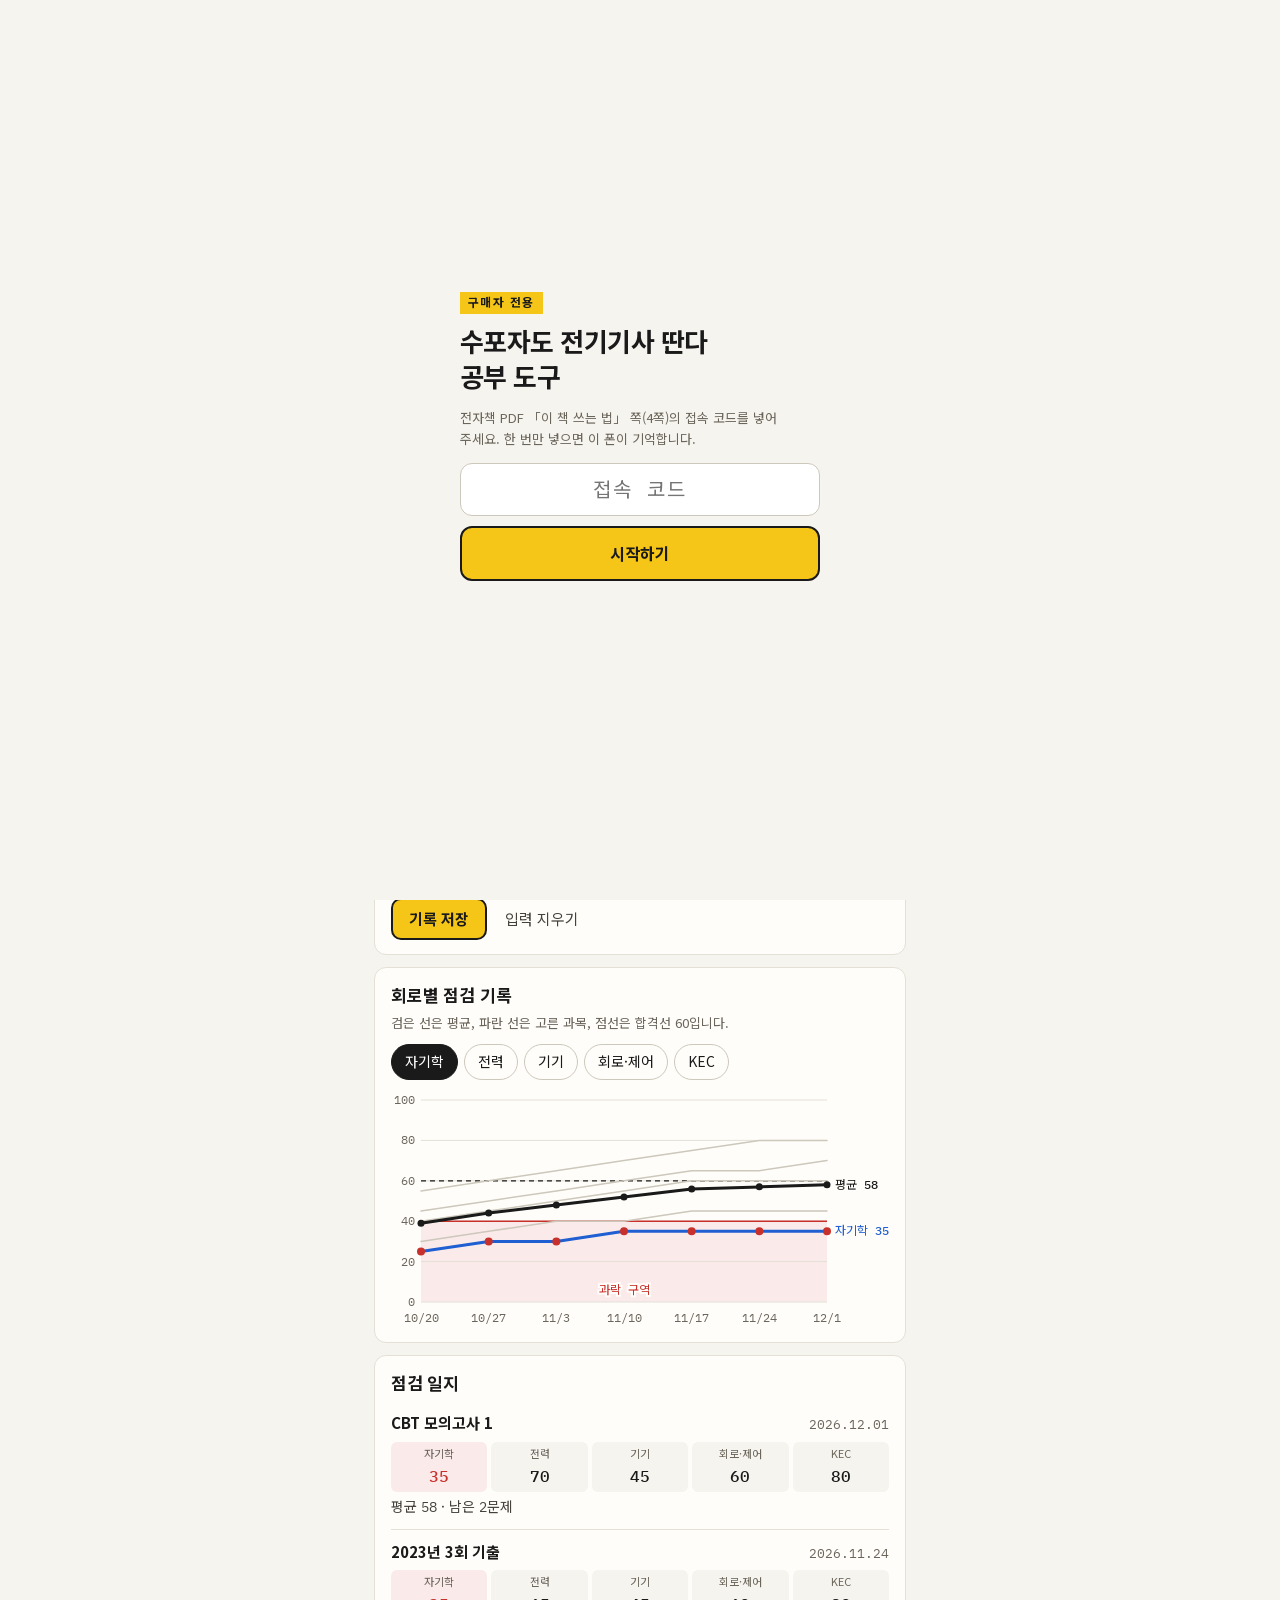
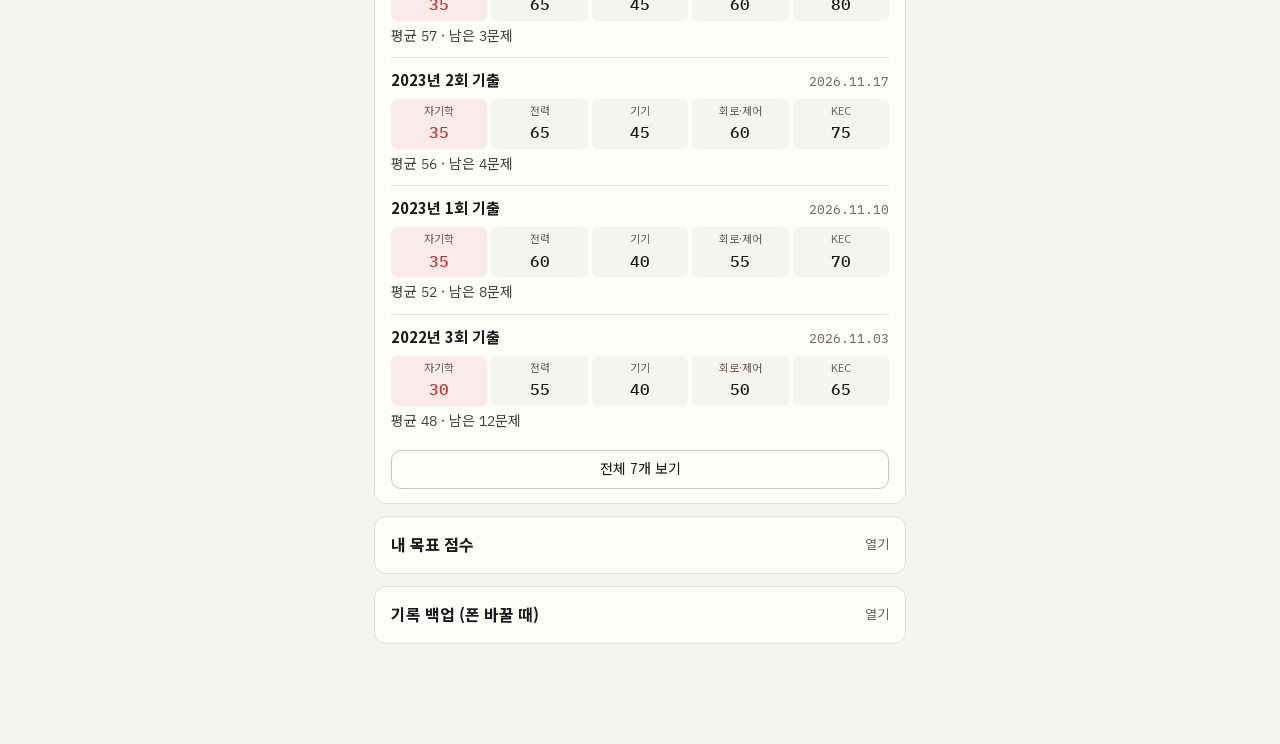
==== commit 145c2885: "점수표를 합격 분전반으로: 메인 투입까지 남은 문제, 과목 차단기, 점검 일지·그래프·백업 Co-Authored-By: Claude Opus 5.5 <noreply@anthropi" ====
--- a/index.html
+++ b/index.html
@@ -27,27 +27,64 @@
 
 <header class="top">
   <div class="sub">수포자도 전기기사 딴다 · 공부 도구</div>
-  <h1 id="title">목표 점수표</h1>
+  <h1 id="title">합격 분전반</h1>
 </header>
 
 <main>
-<!-- ===== 1. 목표 점수표 ===== -->
+<!-- ===== 1. 합격 분전반 (책 Part 1 목표 점수표) ===== -->
 <section id="score">
-  <div class="box rule">필기 합격 조건: <b>모든 과목 40점 이상 + 평균 60점 이상 (총점 300점 이상)</b><br>실기는 과락 없이 <b>60점 이상</b>이면 합격입니다.</div>
-  <div class="seg" id="rounds" role="group" aria-label="기록 회차"></div>
-  <div class="box" id="scoreRows"></div>
-  <div class="box result" id="scoreResult"></div>
+  <div class="box rule">필기 합격 조건: <b>모든 과목 40점 이상 + 평균 60점 이상 (총점 300점 이상)</b><br>과목 5개는 분기 회로, 합격은 메인 투입입니다. 40점 미만 과목은 트립(과락)입니다.</div>
+
+  <div class="panel" aria-live="polite">
+    <div class="ph"><span id="plabel"></span><span id="pstreak"></span></div>
+    <div class="mainrow">
+      <div class="big" id="mainb"><span class="tape">메인</span><span class="sl"><span class="lv"></span></span><span class="led"></span></div>
+      <div><div class="mt" id="mtext"></div><div class="ms" id="msub"></div></div>
+    </div>
+    <div class="brow" id="branches"></div>
+    <p class="memo" id="memo"></p>
+    <div class="samplenote" id="samplenote" hidden><span>지금 보이는 기록은 예시입니다. 첫 기록을 저장하면 사라집니다.</span><button type="button" class="btn" id="clearsample">예시 지우기</button></div>
+  </div>
+
+  <form class="box" id="sform" novalidate>
+    <h2 class="bh">점수 기록하기</h2>
+    <p class="muted" style="margin:0">기출이나 모의고사를 풀 때마다 5점 단위로 넣으세요. 다 넣으면 위 분전반에 바로 보입니다.</p>
+    <div class="f2">
+      <label>날짜<input type="date" id="fdate"></label>
+      <label>기록 이름<input type="text" id="fname" placeholder="2024년 1회 기출" maxlength="40"></label>
+    </div>
+    <div class="f5" id="fscores"></div>
+    <p class="err" id="ferr" role="alert"></p>
+    <div class="btns"><button type="submit" class="btn primary">기록 저장</button><button type="button" class="btn" id="fclear">입력 지우기</button></div>
+  </form>
+
   <div class="box">
-    <h2 style="margin:0 0 6px; font-size:16px">기록 한눈에</h2>
-    <table class="hist" id="hist"></table>
+    <h2 class="bh">회로별 점검 기록</h2>
+    <p class="muted" style="margin:0">검은 선은 평균, 파란 선은 고른 과목, 점선은 합격선 60입니다.</p>
+    <div class="chips" id="schips"></div>
+    <div class="fig"><svg id="chart" role="img" aria-label="기록별 과목 점수와 평균 추이"></svg></div>
   </div>
+
   <div class="box">
-    <h2 style="margin:0; font-size:16px">쓰는 법</h2>
-    <ul class="howto">
-      <li>목표 칸 합이 <b>300을 넘게</b> 잡으세요. 딱 300으로 잡으면 실수 한 번에 떨어집니다.</li>
-      <li>모의고사에서 <b>40점 미만인 과목은 빨간색</b>으로 표시됩니다. 그 과목이 다음 주 1순위입니다.</li>
-    </ul>
+    <h2 class="bh">점검 일지</h2>
+    <div id="log"></div>
   </div>
+
+  <details class="box fold">
+    <summary>내 목표 점수</summary>
+    <p class="muted" style="margin:0">목표 칸 합이 <b>300을 넘게</b> 잡으세요. 딱 300으로 잡으면 실수 한 번에 떨어집니다. 분전반 차단기 아래에 목표가 같이 보입니다.</p>
+    <div class="f5" id="gscores"></div>
+    <p class="gsum" id="gsum"></p>
+  </details>
+
+  <details class="box fold">
+    <summary>기록 백업 (폰 바꿀 때)</summary>
+    <p class="muted" style="margin:0">기록은 이 폰에만 저장됩니다. 폰을 바꾸거나 브라우저 기록을 지우기 전에 내보내 두세요.</p>
+    <div class="btns" style="margin:10px 0"><button type="button" class="btn line" id="exp">파일로 내보내기</button><button type="button" class="btn line" id="copy">코드 복사</button><label class="btn line" for="impFile">파일 불러오기</label><input type="file" id="impFile" accept=".json,.txt,application/json" hidden></div>
+    <textarea id="io" rows="3" aria-label="백업 코드" placeholder="복사한 백업 코드를 여기에 붙여 넣고 불러오기를 누르세요."></textarea>
+    <div class="btns" style="margin-top:8px"><button type="button" class="btn line" id="imp">붙여 넣은 코드 불러오기</button></div>
+    <p class="muted" id="ioerr" role="status" style="margin:6px 0 0"></p>
+  </details>
 </section>
 
 <!-- ===== 2. 26주 계획표 ===== -->
@@ -149,6 +186,8 @@
   </form>
 </dialog>
 
+<div class="toast" id="toast" role="status" hidden><span id="tmsg"></span><button type="button" class="btn" id="tundo" hidden>되돌리기</button></div>
+
 <script src="calc.js"></script>
 <script>
 'use strict';
@@ -177,7 +216,7 @@
 };
 
 /* ---------- 탭 ---------- */
-const TITLES = { score: '목표 점수표', plan: '26주 계획표', notes: '오답노트', cards: '공식 카드', calc: '계산기 키 순서' };
+const TITLES = { score: '합격 분전반', plan: '26주 계획표', notes: '오답노트', cards: '공식 카드', calc: '계산기 키 순서' };
 function showTab(t) {
   document.querySelectorAll('main > section').forEach(s => s.hidden = s.id !== t);
   document.querySelectorAll('.tabs button').forEach(b => b.setAttribute('aria-selected', b.dataset.tab === t));
@@ -188,54 +227,197 @@
 }
 document.querySelectorAll('.tabs button').forEach(b => b.onclick = () => showTab(b.dataset.tab));
 
-/* ---------- 1. 목표 점수표 ---------- */
+/* ---------- 1. 합격 분전반 ---------- */
 const SUBJ = ['전기자기학', '전력공학', '전기기기', '회로이론 및 제어공학', '전기설비기술기준(KEC)'];
 const SHORT = ['자기학', '전력', '기기', '회로·제어', 'KEC'];
-const ROUNDS = [['goal', '목표'], ['r1', '1차'], ['r2', '2차'], ['r3', '3차'], ['last', '마지막']];
-const val = (r, i) => { const v = (S.scores[r] || [])[i]; return v === '' || v == null ? null : +v; };
-
-function judge(r) {
-  const v = SUBJ.map((_, i) => val(r, i));
-  const got = v.filter(x => x != null);
-  const total = got.reduce((a, b) => a + b, 0);
-  const low = v.map((x, i) => x != null && x < 40 ? i : -1).filter(i => i >= 0);
-  return { v, got, total, avg: got.length ? total / got.length : null, low, full: got.length === 5 };
-}
-
-function renderScore() {
-  $('#rounds').innerHTML = ROUNDS.map(([k, n]) => `<button data-r="${k}" aria-pressed="${S.round === k}">${n}</button>`).join('');
-  const j = judge(S.round);
-  $('#scoreRows').innerHTML = SUBJ.map((s, i) => {
-    const x = j.v[i];
-    return `<div class="srow${x != null && x < 40 ? ' low' : ''}"><label for="s${i}">${s}</label>
-      <span class="flag">${x != null && x < 40 ? '과락' : ''}</span>
-      <input id="s${i}" data-i="${i}" type="number" inputmode="numeric" min="0" max="100" value="${x ?? ''}" placeholder="–"></div>`;
-  }).join('');
-  // 과락이 먼저, 그다음 "남은 과목에 몇 점이 필요한가"
-  const out = [], left = 5 - j.got.length;
-  if (j.low.length) out.push(['no', `불합격 위험 · 과락: ${j.low.map(i => SUBJ[i]).join(', ')} — 40점 미만이면 평균과 상관없이 불합격입니다`]);
-  if (!j.got.length) out.push(['', '점수를 넣으면 합격까지 몇 점이 더 필요한지 알려 드립니다.']);
-  else if (left) {
-    const need = Math.max(40, Math.ceil((300 - j.total) / left));
-    out.push(['need', need > 100 ? `남은 ${left}과목을 다 100점 받아도 총점 300에 모자랍니다.`
-      : `남은 ${left}과목에서 평균 <b>${need}</b>점 이상이면 합격선입니다. <span class="muted">(과목마다 40점 이상)</span>`]);
-  } else if (j.total < 300) out.push(['no', `총점이 ${300 - j.total}점 모자랍니다`]);
-  else if (!j.low.length) out.push(['ok', S.round === 'goal' && j.total === 300 ? '딱 300점입니다. 실수 한 번에 떨어지니 조금 더 높게 잡으세요' : '합격선 안입니다']);
-  $('#scoreResult').innerHTML = `<div><small>총점</small><strong>${j.got.length ? j.total : '–'}</strong> <span class="muted">/ 300 이상</span></div>
-    <div><small>평균</small><strong>${j.avg == null ? '–' : (Math.round(j.avg * 10) / 10)}</strong> <span class="muted">/ 60 이상</span></div>
-    ${out.map(([c, m]) => `<div class="verdict ${c}">${m}</div>`).join('')}`;
-  const cell = (r, i) => { const x = val(r, i); return x == null ? '<td>·</td>' : x < 40 ? `<td class="low"><span>${x}</span></td>` : `<td>${x}</td>`; };
-  $('#hist').innerHTML = `<tr><th>과목</th>${ROUNDS.map(r => `<th>${r[1]}</th>`).join('')}</tr>` +
-    SUBJ.map((_, i) => `<tr><td>${SHORT[i]}</td>${ROUNDS.map(r => cell(r[0], i)).join('')}</tr>`).join('') +
-    `<tr class="tot"><td>총점</td>${ROUNDS.map(r => { const j = judge(r[0]); return `<td>${j.got.length ? j.total : '·'}</td>`; }).join('')}</tr>`;
-}
-$('#rounds').onclick = e => { const b = e.target.closest('button'); if (b) { S.round = b.dataset.r; save(); renderScore(); } };
-$('#scoreRows').addEventListener('change', e => {
+const z2 = n => String(n).padStart(2, '0');
+const ymd = d => d.getFullYear() + '-' + z2(d.getMonth() + 1) + '-' + z2(d.getDate());
+const r1 = v => Math.round(v * 10) / 10;
+const monday = d => { const x = new Date(d); x.setHours(0, 0, 0, 0); x.setDate(x.getDate() - (x.getDay() + 6) % 7); return x; };
+const okRec = r => r && /^\d{4}-\d{2}-\d{2}$/.test(r.date) && Array.isArray(r.sc) && r.sc.length === 5 && r.sc.every(v => Number.isInteger(v) && v >= 0 && v <= 100);
+
+// 예전 점수표(목표·1차·2차·3차·마지막 칸)를 한 번만 옮긴다. 다섯 과목이 다 찬 칸만 기록이 되고, 옛 값은 지우지 않는다.
+if (!S.recs) {
+  S.recs = []; const old = S.scores || {}, today = ymd(new Date());
+  [['r1', '1차 모의'], ['r2', '2차 모의'], ['r3', '3차 모의'], ['last', '시험 전 마지막']].forEach(([k, n], i) => {
+    const sc = (old[k] || []).map(v => v === '' || v == null ? NaN : Math.round(+v));
+    if (sc.length === 5 && sc.every(v => v >= 0 && v <= 100)) S.recs.push({ id: 'm' + k, t: i, date: today, name: n, sc });
+  });
+  S.goal = (old.goal || ['', '', '', '', '']).slice(0, 5);
+  save();
+}
+const SAMPLE = [['2022년 1회 기출', [25, 45, 30, 40, 55]], ['2022년 2회 기출', [30, 50, 35, 45, 60]], ['2022년 3회 기출', [30, 55, 40, 50, 65]],
+  ['2023년 1회 기출', [35, 60, 40, 55, 70]], ['2023년 2회 기출', [35, 65, 45, 60, 75]], ['2023년 3회 기출', [35, 65, 45, 60, 80]], ['CBT 모의고사 1', [35, 70, 45, 60, 80]]]
+  .map(([name, sc], i) => { const d = new Date(); d.setDate(d.getDate() - ((6 - i) * 7 + 5)); return { id: 's' + i, t: i, date: ymd(d), name, sc }; });
+const isSample = () => !S.recs.length && !S.nosample;
+const recs = () => (isSample() ? SAMPLE : S.recs).slice().sort((a, b) => a.date < b.date ? -1 : a.date > b.date ? 1 : (a.t || 0) - (b.t || 0));
+
+// 남은 문제 = 과락 과목을 40으로 올리는 문제 수 + 그다음 총점 300까지 모자란 문제 수 (1문제 = 5점)
+function calc(sc) {
+  const fix = sc.reduce((a, s) => a + (s < 40 ? Math.ceil((40 - s) / 5) : 0), 0);
+  const sum = sc.reduce((a, b) => a + b, 0);
+  const rem = Math.max(0, Math.ceil((300 - sum - fix * 5) / 5));
+  const trips = sc.map((s, i) => s < 40 ? i : -1).filter(i => i >= 0);
+  return { sum, avg: sum / 5, need: fix + rem, trips, pass: !trips.length && sum >= 300 };
+}
+
+const scoreInput = (p, i, v) => `<label>${SHORT[i]}<input type="number" id="${p}${i}" data-i="${i}" min="0" max="100" step="5" inputmode="numeric" placeholder="–" value="${v ?? ''}"></label>`;
+$('#fscores').innerHTML = SUBJ.map((_, i) => scoreInput('s', i)).join('');
+$('#gscores').innerHTML = SUBJ.map((_, i) => scoreInput('g', i, S.goal[i])).join('');
+$('#fdate').value = ymd(new Date());
+const parse = v => { if (v.trim() === '') return null; const n = +v; return Number.isInteger(n) && n >= 0 && n <= 100 && n % 5 === 0 ? n : NaN; };
+const readForm = () => { const vals = SUBJ.map((_, i) => parse($('#s' + i).value)); return { vals, full: vals.every(v => v != null && !Number.isNaN(v)) }; };
+
+let sel = null;
+function brk(i, v) {
+  const g = S.goal[i] === '' || S.goal[i] == null ? '' : `<em>목표 ${esc(S.goal[i])}</em>`;
+  const c = v == null ? 'none' : v < 40 ? 'trip' : v < 50 ? 'warn' : 'on';
+  return `<div class="b ${c}" title="${SUBJ[i]}"><span class="tape">${SHORT[i]}</span><span class="sl"><span class="lv"></span></span><span class="led"></span>
+    <b class="num">${v ?? '–'}</b><small>${{ none: '대기', trip: '트립', warn: '주의', on: 'ON' }[c]}</small>${g}</div>`;
+}
+function streak() {
+  const set = new Set(S.recs.map(r => ymd(monday(new Date(r.date + 'T00:00:00'))))), c = monday(new Date());
+  if (!set.has(ymd(c))) c.setDate(c.getDate() - 7);
+  let n = 0; while (set.has(ymd(c))) { n++; c.setDate(c.getDate() - 7); } return n;
+}
+function renderPanel() {
+  const f = readForm(), L = recs().at(-1); let sc = null, label = '기록 없음';
+  if (f.full) { sc = f.vals; label = '입력 중인 점수 미리보기'; } else if (L) { sc = L.sc; label = '최근 기록 · ' + L.name; }
+  $('#plabel').textContent = label;
+  const n = streak(); $('#pstreak').textContent = n ? `주간 정기점검 ${n}주 연속` : '이번 주 점검 전';
+  $('#branches').innerHTML = SUBJ.map((_, i) => brk(i, sc ? sc[i] : null)).join('');
+  if (!sc) { $('#mainb').className = 'big trip'; $('#mtext').textContent = '첫 점수를 기록하세요'; $('#msub').textContent = '과목별 점수를 넣으면 분전반이 켜집니다'; return; }
+  const c = calc(sc); $('#mainb').className = 'big ' + (c.pass ? 'on' : 'trip');
+  $('#mtext').innerHTML = c.pass ? '메인 투입 완료' : `메인 투입까지 <span class="nw"><span class="num">${c.need}</span>문제</span>`;
+  $('#msub').textContent = `평균 ${r1(c.avg)}점 · ` + (c.trips.length ? `트립 회로 ${c.trips.length}개` : '모든 회로 ON');
+}
+function memo() {
+  const R = recs(); if (!R.length) return '첫 점수를 기록하면 점검 메모가 나옵니다.';
+  const L = R.at(-1), c = calc(L.sc); let m;
+  if (c.pass) {
+    let run = 0; for (let i = R.length - 1; i >= 0 && calc(R[i].sc).pass; i--) run++;
+    m = run >= 3 ? `${run}회 연속 메인 투입. 안정권입니다. 실기 준비를 시작해도 좋습니다.` : `메인 투입. ${3 - run}회 더 유지하면 안정권입니다.`;
+  } else if (c.trips.length) {
+    let best = c.trips[0], bk = 0;
+    c.trips.forEach(i => { let k = 0; for (let j = R.length - 1; j >= 0 && R[j].sc[i] < 40; j--) k++; if (k > bk) { bk = k; best = i; } });
+    m = `회로 ${best + 1}(${SUBJ[best]}) ${bk > 1 ? bk + '회 연속 ' : ''}트립. ${Math.ceil((40 - L.sc[best]) / 5)}문제만 더 맞히면 복구됩니다. 이번 주 1순위입니다.`;
+  } else {
+    const lo = L.sc.indexOf(Math.min(...L.sc));
+    m = `모든 회로 ON. 메인 투입까지 ${c.need}문제 남았습니다. 점수가 가장 낮은 ${SUBJ[lo]}부터 올려 보세요.`;
+  }
+  if (R.length > 1) { const d = calc(R.at(-2).sc).need - c.need; if (d > 0) m += ` 지난 기록보다 ${d}문제 가까워졌습니다.`; else if (d < 0) m += ` 지난 기록보다 ${-d}문제 멀어졌습니다.`; }
+  return m;
+}
+let logAll = false;
+function renderLog() {
+  const R = recs().reverse(), show = logAll ? R : R.slice(0, 5);
+  $('#log').innerHTML = !R.length ? '<p class="muted">아직 기록이 없습니다.</p>' : show.map(r => {
+    const c = calc(r.sc);
+    return `<div class="lrow"><div class="lh"><b>${esc(r.name)}</b><span class="muted num">${esc(r.date.replace(/-/g, '.'))}</span></div>
+      <div class="lsc">${r.sc.map((v, i) => `<span class="${v < 40 ? 'low' : ''}"><small>${SHORT[i]}</small><span class="num">${v}</span></span>`).join('')}</div>
+      <div class="lf"><span>평균 <span class="num">${r1(c.avg)}</span> · ${c.pass ? '메인 투입' : `남은 <span class="num">${c.need}</span>문제`}</span>${isSample() ? '' : `<button type="button" class="btn danger del" data-id="${esc(r.id)}">삭제</button>`}</div></div>`;
+  }).join('') + (R.length > 5 ? `<button type="button" class="btn line more" id="logMore">${logAll ? '최근 5개만 보기' : `전체 ${R.length}개 보기`}</button>` : '');
+}
+function renderChips() {
+  const L = recs().at(-1); if (sel === null) sel = L ? L.sc.indexOf(Math.min(...L.sc)) : 0;
+  $('#schips').innerHTML = SHORT.map((s, i) => `<button type="button" data-i="${i}" aria-pressed="${i === sel}">${s}</button>`).join('');
+}
+function renderGoal() {
+  const g = S.goal.map(v => v === '' || v == null ? null : +v), got = g.filter(v => v != null), sum = got.reduce((a, b) => a + b, 0);
+  const el = $('#gsum');
+  if (got.length < 5) { el.className = 'gsum'; el.innerHTML = got.length ? `지금까지 <span class="num">${sum}</span>점 · 다섯 과목을 다 넣으면 판정합니다` : ''; return; }
+  const low = g.some(v => v < 40);
+  el.className = 'gsum ' + (low || sum < 300 ? 'no' : sum === 300 ? 'need' : 'ok');
+  el.innerHTML = `총점 <span class="num">${sum}</span> · ` + (low ? '40점 미만 과목이 있으면 목표로도 불합격입니다' : sum < 300 ? `300점에 ${300 - sum}점 모자랍니다` : sum === 300 ? '딱 300점입니다. 조금 더 높게 잡으세요' : '합격선 위로 잘 잡았습니다');
+}
+const svg = $('#chart');
+function draw() {
+  const R = recs(), W = svg.clientWidth, H = svg.clientHeight; if (!W || !H) return;
+  if (!R.length) { svg.innerHTML = `<text x="${W / 2}" y="${H / 2}" text-anchor="middle">기록이 생기면 그래프가 그려집니다</text>`; return; }
+  const m = { l: 30, r: 62, t: 12, b: 26 }, iw = W - m.l - m.r, ih = H - m.t - m.b, n = R.length;
+  const X = i => m.l + (n === 1 ? iw / 2 : iw * i / (n - 1)), Y = v => m.t + ih * (1 - v / 100);
+  const pl = (vals, c, w) => `<polyline fill="none" stroke="${c}" stroke-width="${w}" stroke-linejoin="round" stroke-linecap="round" points="${vals.map((v, i) => X(i).toFixed(1) + ',' + Y(v).toFixed(1)).join(' ')}"/>`;
+  let g = `<rect x="${m.l}" y="${Y(40)}" width="${iw}" height="${Y(0) - Y(40)}" fill="var(--bad-soft)"/>`;
+  [0, 20, 40, 60, 80, 100].forEach(v => { g += `<line x1="${m.l}" x2="${m.l + iw}" y1="${Y(v)}" y2="${Y(v)}" stroke="var(--line)"/><text x="${m.l - 6}" y="${Y(v) + 4}" text-anchor="end">${v}</text>`; });
+  g += `<line x1="${m.l}" x2="${m.l + iw}" y1="${Y(40)}" y2="${Y(40)}" stroke="var(--bad)" stroke-width="1.5"/><line x1="${m.l}" x2="${m.l + iw}" y1="${Y(60)}" y2="${Y(60)}" stroke="var(--ink)" stroke-width="1.2" stroke-dasharray="5 4"/>`;
+  const step = Math.ceil(n / Math.max(1, Math.floor(iw / 44)));
+  R.forEach((r, i) => { if (i % step && i !== n - 1) return; g += `<text x="${X(i)}" y="${H - 6}" text-anchor="middle">${md(r.date)}</text>`; });
+  SUBJ.forEach((_, k) => { if (k !== sel) g += pl(R.map(r => r.sc[k]), 'var(--g3)', 1.5); });
+  const av = R.map(r => calc(r.sc).avg), sv = R.map(r => r.sc[sel]);
+  g += pl(av, 'var(--ink)', 3) + pl(sv, 'var(--sel)', 3);
+  sv.forEach((v, i) => { g += `<circle cx="${X(i)}" cy="${Y(v)}" r="4" fill="${v < 40 ? 'var(--bad)' : 'var(--sel)'}"/>`; });
+  av.forEach((v, i) => { g += `<circle cx="${X(i)}" cy="${Y(v)}" r="3.5" fill="var(--ink)"/>`; });
+  let ya = Y(av.at(-1)) + 4, ys = Y(sv.at(-1)) + 4; if (Math.abs(ya - ys) < 16) { if (ya < ys) { ya -= 8; ys += 8; } else { ya += 8; ys -= 8; } }
+  const ex = X(n - 1) + 8;
+  g += `<text x="${ex}" y="${ya}" class="k">평균 ${r1(av.at(-1))}</text><text x="${ex}" y="${ys}" class="s">${SHORT[sel]} ${sv.at(-1)}</text>`;
+  g += `<text x="${m.l + iw / 2}" y="${Y(0) - 8}" text-anchor="middle" class="r">과락 구역</text>`;
+  svg.innerHTML = g;
+}
+new ResizeObserver(draw).observe(svg);
+function renderScore() { renderPanel(); $('#memo').textContent = memo(); $('#samplenote').hidden = !isSample(); renderLog(); renderChips(); renderGoal(); draw(); }
+
+let toastT = null, undoFn = null;
+function toast(msg, undo) {
+  $('#tmsg').textContent = msg; undoFn = undo || null; $('#tundo').hidden = !undo; $('#toast').hidden = false;
+  clearTimeout(toastT); toastT = setTimeout(() => { $('#toast').hidden = true; undoFn = null; }, 6000);
+}
+$('#tundo').onclick = () => { if (undoFn) undoFn(); undoFn = null; $('#toast').hidden = true; };
+
+$('#sform').addEventListener('input', e => { e.target.classList.remove('bad'); $('#ferr').textContent = ''; renderPanel(); });
+$('#sform').addEventListener('submit', e => {
+  e.preventDefault(); const f = readForm(); let bad = false;
+  f.vals.forEach((v, i) => { if (v == null || Number.isNaN(v)) { $('#s' + i).classList.add('bad'); bad = true; } });
+  if (!$('#fdate').value) { $('#fdate').classList.add('bad'); bad = true; }
+  if (bad) { $('#ferr').textContent = '다섯 과목 점수를 0~100 사이, 5점 단위로 모두 넣으세요.'; return; }
+  const now = Date.now();
+  S.recs.push({ id: 'r' + now, t: now, date: $('#fdate').value, name: $('#fname').value.trim() || `${S.recs.length + 1}번째 기록`, sc: f.vals });
+  S.nosample = true; save();
+  SUBJ.forEach((_, i) => $('#s' + i).value = ''); $('#fname').value = ''; sel = null; renderScore();
+  const c = calc(f.vals); toast(c.pass ? '기록했습니다. 메인 투입입니다.' : `기록했습니다. 메인 투입까지 ${c.need}문제.`);
+});
+$('#fclear').onclick = () => { SUBJ.forEach((_, i) => { $('#s' + i).value = ''; $('#s' + i).classList.remove('bad'); }); $('#ferr').textContent = ''; renderPanel(); };
+$('#clearsample').onclick = () => { S.nosample = true; save(); sel = null; renderScore(); };
+$('#schips').onclick = e => { const b = e.target.closest('button'); if (b) { sel = +b.dataset.i; renderChips(); draw(); } };
+$('#log').onclick = e => {
+  if (e.target.id === 'logMore') { logAll = !logAll; renderLog(); return; }
+  const b = e.target.closest('.del'); if (!b) return;
+  const i = S.recs.findIndex(r => r.id === b.dataset.id); if (i < 0) return;
+  const [gone] = S.recs.splice(i, 1); save(); renderScore();
+  toast('기록을 지웠습니다.', () => { S.recs.push(gone); save(); renderScore(); });
+};
+$('#gscores').addEventListener('change', e => {
   const i = +e.target.dataset.i; let v = e.target.value;
   if (v !== '') v = String(Math.max(0, Math.min(100, Math.round(+v))));
-  (S.scores[S.round] ||= ['', '', '', '', ''])[i] = v;
-  save(); renderScore();
+  e.target.value = v; S.goal[i] = v; save(); renderScore();
 });
+
+const backup = () => JSON.stringify({ app: 'supo-panel', v: 1, records: S.recs });
+$('#exp').onclick = () => {
+  const a = document.createElement('a');
+  a.href = URL.createObjectURL(new Blob([backup()], { type: 'application/json' }));
+  a.download = `전기기사_점검일지_${ymd(new Date())}.json`; a.click(); setTimeout(() => URL.revokeObjectURL(a.href), 1000);
+  $('#ioerr').textContent = `기록 ${S.recs.length}개를 파일로 내보냈습니다. 굿노트나 드라이브에 보관하세요.`;
+};
+$('#copy').onclick = () => {
+  const v = backup(); $('#io').value = v;
+  navigator.clipboard.writeText(v).then(() => { $('#ioerr').textContent = `기록 ${S.recs.length}개를 백업 코드로 복사했습니다. 메모 앱에 붙여 넣어 두세요.`; },
+    () => { $('#io').select(); $('#ioerr').textContent = '복사가 막혀 있습니다. 칸에 나온 코드를 직접 복사하세요.'; });
+};
+function importText(t) {
+  let p; try { p = JSON.parse(t); } catch (e) { $('#ioerr').textContent = '백업 코드를 읽을 수 없습니다. 내보낸 코드를 그대로 붙여 넣으세요.'; return; }
+  const good = ((Array.isArray(p) ? p : p && p.records) || []).filter(okRec);
+  if (!good.length) { $('#ioerr').textContent = '불러올 기록이 없습니다.'; return; }
+  const before = S.recs.slice(), ids = new Set(S.recs.map(r => r.id)); let added = 0;
+  good.forEach((r, k) => {
+    const id = typeof r.id === 'string' && r.id ? r.id : 'i' + Date.now() + k; if (ids.has(id)) return; ids.add(id); added++;
+    S.recs.push({ id, t: +r.t || k, date: r.date, name: typeof r.name === 'string' && r.name ? r.name.slice(0, 40) : '불러온 기록', sc: r.sc.slice() });
+  });
+  S.nosample = true; save(); sel = null; renderScore();
+  $('#ioerr').textContent = `기록 ${added}개를 불러왔습니다.` + (added < good.length ? ` (이미 있는 ${good.length - added}개는 건너뜀)` : '');
+  if (added) toast(`기록 ${added}개를 불러왔습니다.`, () => { S.recs = before; save(); renderScore(); });
+}
+$('#imp').onclick = () => importText($('#io').value);
+$('#impFile').onchange = e => { const f = e.target.files[0]; if (f) f.text().then(importText); e.target.value = ''; };
 
 /* ---------- 2. 26주 계획표 (책 부록 1 그대로) ---------- */
 const WEEKS = [
--- a/app.css
+++ b/app.css
@@ -49,31 +49,76 @@
 .seg.two { grid-template-columns: 1fr 1fr; }
 .seg button { border: 0; background: none; border-radius: 9px; padding: 8px 0; font-size: 14px; white-space: nowrap; color: var(--g1); }
 .seg button[aria-pressed="true"] { background: var(--ink); color: #fff; font-weight: 700; }
-.srow { display: flex; align-items: center; gap: 10px; padding: 9px 0; border-bottom: 1px solid var(--line); }
-.srow:last-child { border-bottom: 0; }
-.srow label { flex: 1; font-size: 15px; }
-.srow input { width: 76px; text-align: center; font: 500 20px var(--mono); padding: 6px 4px; border: 1.5px solid var(--g3);
-  border-radius: 10px; background: #fff; }
-.srow input:focus { outline: none; border-color: var(--ink); box-shadow: 0 0 0 3px var(--hl); }
-.srow.low input { border-color: var(--bad); color: var(--bad); background: var(--bad-soft); }
-.srow .flag { width: 44px; font-size: 12px; font-weight: 700; color: var(--bad); white-space: nowrap; }
-.result { display: grid; grid-template-columns: 1fr 1fr; gap: 8px; }
-.result div { background: var(--paper); border-radius: 10px; padding: 10px 12px; }
-.result small { display: block; font-size: 12px; color: var(--g2); }
-.result strong { font: 500 26px var(--mono); letter-spacing: -0.02em; }
-.verdict { grid-column: 1 / -1; font-weight: 700; font-size: 15px; }
-.verdict.ok { background: var(--hl) !important; color: var(--ink); }
-.verdict.no { background: var(--bad-soft) !important; color: var(--bad); }
-.verdict.need { background: var(--card) !important; border: 1.5px dashed var(--ink); font-weight: 400; }
-.verdict.need b { font: 700 18px var(--mono); }
-.hist { width: 100%; border-collapse: collapse; font-size: 13px; }
-.hist th, .hist td { padding: 6px 2px; text-align: center; border-bottom: 1px solid var(--line); }
-.hist td { font-family: var(--mono); }
-.hist th { color: var(--g2); font-weight: 400; font-size: 12px; }
-.hist td:first-child, .hist th:first-child { text-align: left; white-space: nowrap; font-family: inherit; }
-.hist td.low { color: var(--bad); font-weight: 700; }
-.hist td.low span { border: 1.5px solid var(--bad); border-radius: 50%; padding: 0 4px; }
-.hist tr.tot td { font-weight: 700; border-bottom: 0; }
+/* 합격 분전반 (점수표) — 회색 철판 패널, 차단기 레버, LED */
+:root { --on: #1F9D55; --sel: #1F5FD1; --steel: #DEDAD0; --slot: #CFCABE; }
+.bh { font-size: 17px; margin: 0 0 4px; letter-spacing: -0.01em; }
+.panel { background: var(--steel); border: 1.5px solid var(--ink); border-radius: 14px; padding: 14px; margin-bottom: 12px; box-shadow: 4px 4px 0 var(--hl); }
+.ph { display: flex; justify-content: space-between; gap: 8px; flex-wrap: wrap; font-size: 13px; color: var(--g1); margin-bottom: 10px; }
+.mainrow { display: flex; gap: 14px; align-items: center; background: var(--card); border-radius: 10px; padding: 12px 14px; margin-bottom: 10px; }
+.mt { font-size: 26px; font-weight: 700; line-height: 1.2; letter-spacing: -0.02em; }
+.mt .num { font-size: 34px; font-weight: 500; }
+.nw { white-space: nowrap; }
+.ms { color: var(--g2); font-size: 14px; margin-top: 2px; }
+.brow { display: grid; grid-template-columns: repeat(5, minmax(0, 1fr)); gap: 6px; }
+.b { background: var(--card); border-radius: 8px; padding: 8px 2px 7px; display: flex; flex-direction: column; align-items: center; gap: 5px; min-width: 0; }
+.tape { background: #FFFBE3; color: var(--ink); font-size: 12px; padding: 1px 2px; letter-spacing: -0.04em; border-radius: 2px; white-space: nowrap; max-width: 100%;
+  overflow: hidden; text-overflow: ellipsis; box-shadow: inset 0 0 0 1px #00000018; }
+.sl { width: 26px; height: 46px; border-radius: 5px; background: var(--slot); position: relative; }
+.big { display: flex; flex-direction: column; align-items: center; gap: 6px; flex: none; }
+.big .sl { width: 38px; height: 66px; }
+.lv { position: absolute; left: 4px; right: 4px; height: 18px; border-radius: 3px; background: var(--ink); top: 4px; transition: top .3s ease; }
+.big .lv { height: 26px; }
+.trip .lv { top: 24px; } .big.trip .lv { top: 36px; }
+.led { width: 9px; height: 9px; border-radius: 50%; background: var(--on); }
+.warn .led { background: var(--hl); box-shadow: 0 0 0 1px #00000030; } .trip .led { background: var(--bad); } .none .led { background: var(--g3); }
+.b b { font: 500 20px var(--mono); line-height: 1.1; } .trip b { color: var(--bad); }
+.b small { font-size: 12px; color: var(--g2); white-space: nowrap; } .trip small { color: var(--bad); font-weight: 700; }
+.b em { font-style: normal; font-size: 11px; color: var(--g2); white-space: nowrap; }
+.memo { margin: 12px 2px 0; font-size: 15px; line-height: 1.6; }
+.samplenote { display: flex; gap: 8px; align-items: center; flex-wrap: wrap; justify-content: space-between; font-size: 13px; color: var(--g1);
+  background: var(--hl-soft); border-radius: 8px; padding: 4px 4px 4px 10px; margin-top: 10px; }
+.samplenote .btn { font-size: 13px; padding: 6px 8px; text-decoration: underline; }
+.f2 { display: grid; grid-template-columns: minmax(0, 1fr) minmax(0, 1.3fr); gap: 8px; margin-top: 12px; }
+.f5 { display: grid; grid-template-columns: repeat(5, minmax(0, 1fr)); gap: 6px; margin-top: 10px; }
+.f2 label, .f5 label { display: block; font-size: 12px; color: var(--g2); white-space: nowrap; overflow: hidden; text-overflow: ellipsis; min-width: 0; }
+.f2 input, .f5 input { display: block; width: 100%; min-width: 0; margin-top: 3px; padding: 9px 8px; min-height: 44px; border: 1.5px solid var(--g3); border-radius: 10px; background: #fff; font-size: 16px; }
+.f5 input { text-align: center; font: 500 18px var(--mono); padding: 9px 2px; }
+.f2 input:focus, .f5 input:focus { outline: none; border-color: var(--ink); box-shadow: 0 0 0 3px var(--hl); }
+input.bad { border-color: var(--bad) !important; background: var(--bad-soft) !important; }
+.err { color: var(--bad); font-size: 13px; margin: 6px 0 0; min-height: 1em; }
+.btns { display: flex; gap: 8px; flex-wrap: wrap; align-items: center; }
+.btn.line { border: 1.5px solid var(--g3); border-radius: 10px; padding: 7px 12px; font-size: 14px; color: var(--ink); background: var(--card); }
+#schips { margin: 10px 0 4px; }
+.fig { position: relative; height: 240px; }
+.fig > svg { position: absolute; inset: 0; width: 100%; height: 100%; }
+.fig text { font: 12px var(--mono); fill: var(--g2); paint-order: stroke; stroke: var(--card); stroke-width: 4px; }
+.fig .k { fill: var(--ink); font-weight: 500; } .fig .r { fill: var(--bad); } .fig .s { fill: var(--sel); font-weight: 500; }
+.lrow { padding: 10px 0; border-bottom: 1px solid var(--line); }
+.lrow:last-of-type { border-bottom: 0; }
+.lh { display: flex; justify-content: space-between; gap: 8px; align-items: baseline; font-size: 15px; }
+.lsc { display: grid; grid-template-columns: repeat(5, minmax(0, 1fr)); gap: 4px; margin: 6px 0 4px; text-align: center; }
+.lsc > span { background: var(--paper); border-radius: 6px; padding: 3px 0; }
+.lsc small { display: block; font-size: 11px; color: var(--g2); white-space: nowrap; }
+.lsc .num { font-size: 16px; font-weight: 500; }
+.lsc .low { background: var(--bad-soft); color: var(--bad); }
+.lf { display: flex; justify-content: space-between; align-items: center; font-size: 14px; color: var(--g1); }
+.lf .del { font-size: 13px; padding: 4px 6px; }
+.more { width: 100%; margin-top: 8px; }
+.fold summary { cursor: pointer; font-weight: 700; font-size: 16px; list-style: none; display: flex; justify-content: space-between; align-items: center; min-height: 28px; }
+.fold summary::-webkit-details-marker { display: none; }
+.fold summary::after { content: "열기"; font-size: 13px; font-weight: 400; color: var(--g2); }
+.fold[open] summary::after { content: "닫기"; }
+.fold[open] summary { margin-bottom: 6px; }
+.gsum { font-size: 14px; margin: 10px 0 0; padding: 8px 10px; border-radius: 8px; background: var(--paper); }
+.gsum:empty { display: none; }
+.gsum.ok { background: var(--hl); font-weight: 700; } .gsum.no { background: var(--bad-soft); color: var(--bad); font-weight: 700; }
+.gsum.need { border: 1.5px dashed var(--ink); }
+#io { width: 100%; padding: 8px 10px; border: 1.5px solid var(--g3); border-radius: 10px; background: #fff; font: 13px var(--mono); resize: vertical; }
+.toast { position: fixed; left: 50%; bottom: calc(76px + env(safe-area-inset-bottom)); transform: translateX(-50%); z-index: 8; display: flex; gap: 12px; align-items: center;
+  background: var(--ink); color: #fff; padding: 10px 14px; border-radius: 10px; font-size: 14px; max-width: calc(100% - 32px); }
+.toast .btn { color: var(--hl); font-weight: 700; padding: 4px 6px; }
+@media (max-width: 360px) { .mt { font-size: 22px; } .mt .num { font-size: 28px; } .tape { font-size: 11px; } .b b { font-size: 17px; } }
+@media (prefers-reduced-motion: reduce) { .lv { transition: none; } }
 
 /* 계획표 */
 .dday { display: flex; align-items: baseline; gap: 8px; flex-wrap: wrap; }
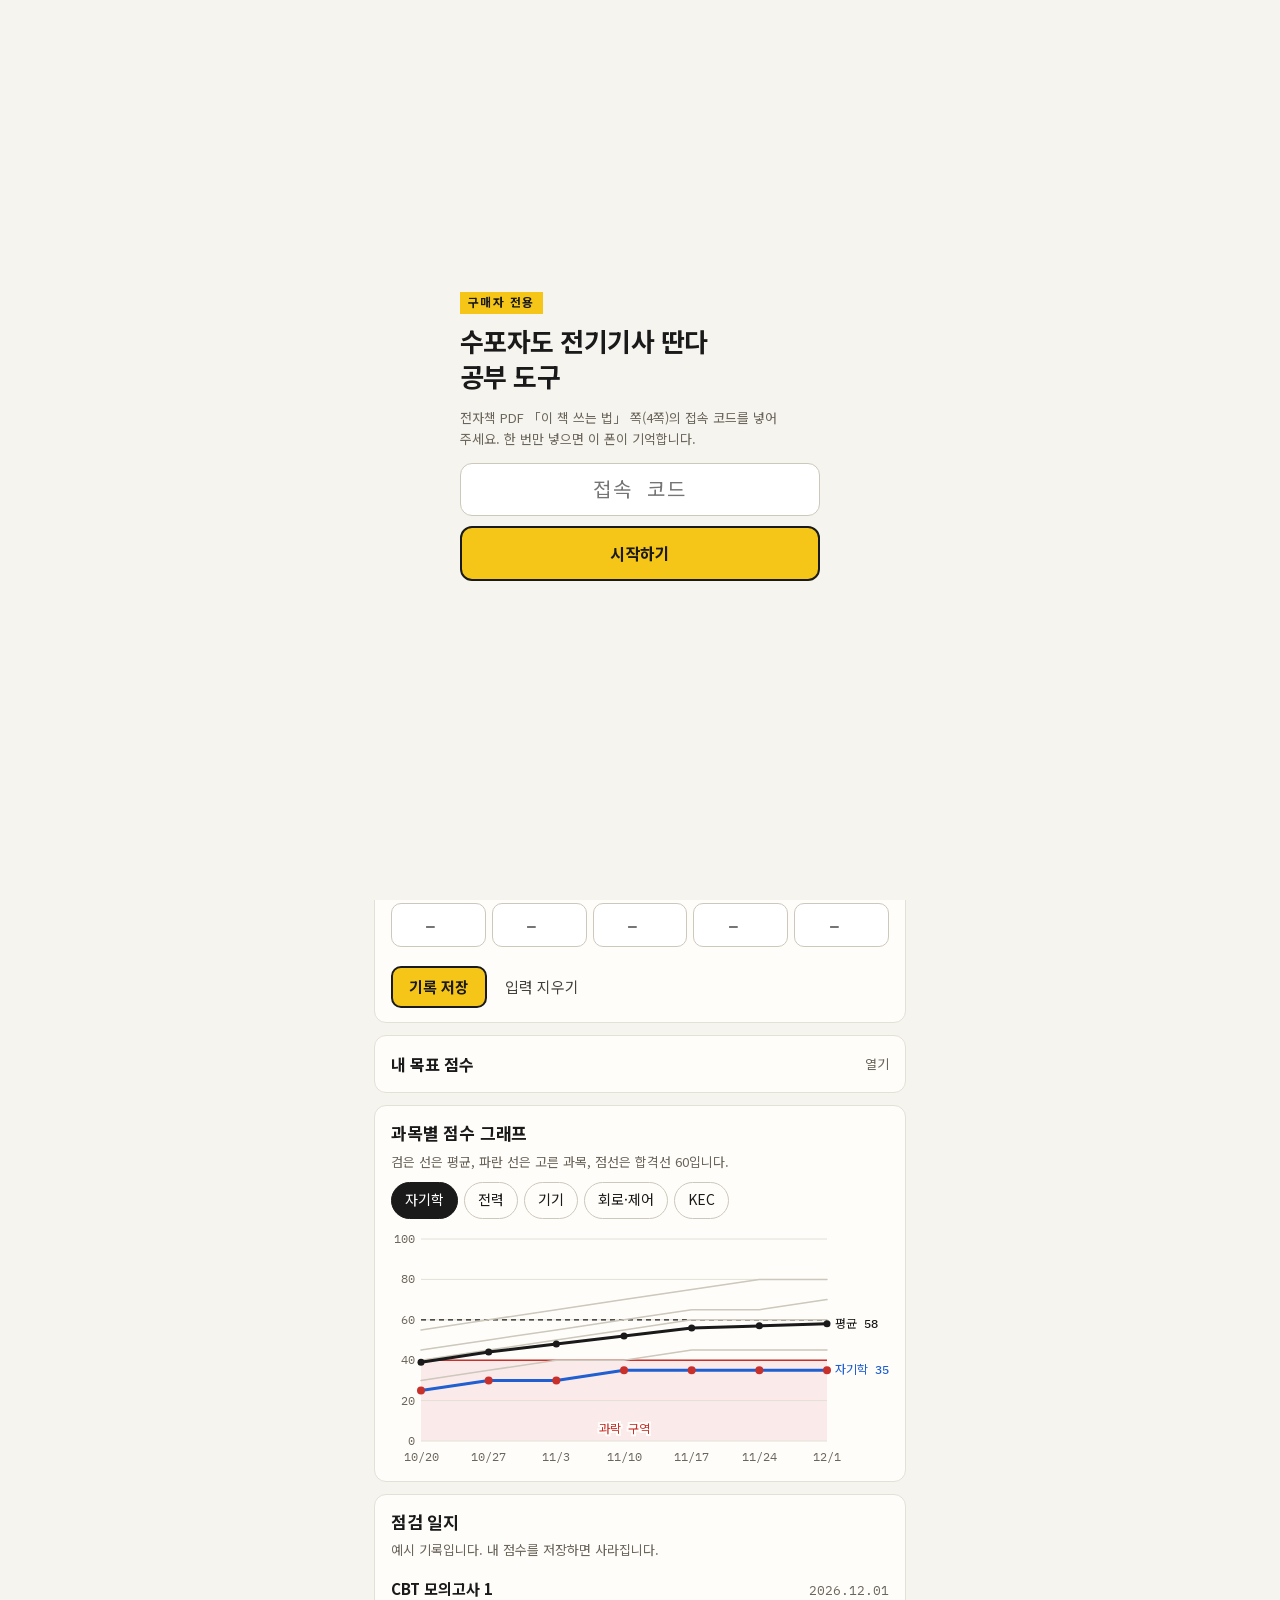
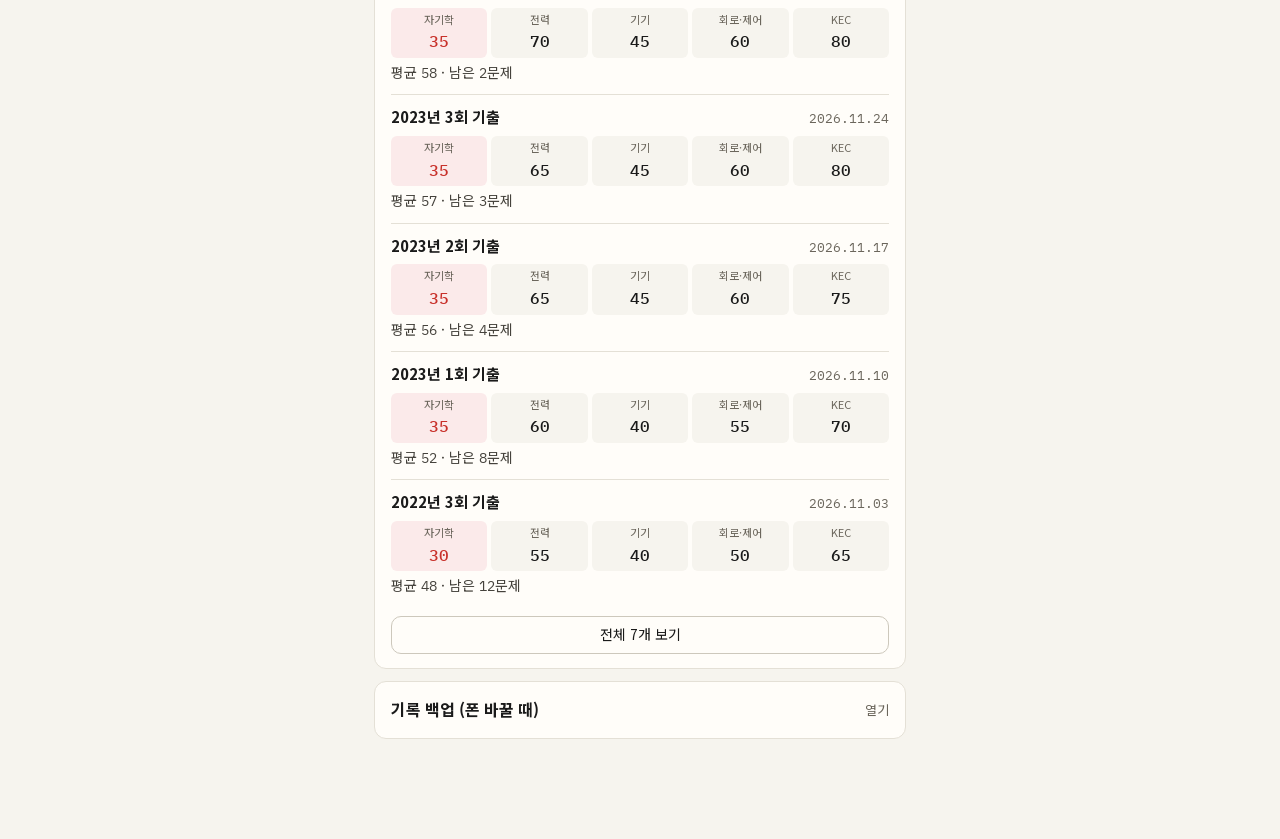
==== commit 02195139: "처음 쓰는 사람 기준 화면 다듬기 7곳 (supo-10) Co-Authored-By: Claude Opus 5.5 <noreply@anthropic.com>" ====
--- a/index.html
+++ b/index.html
@@ -33,9 +33,10 @@
 <main>
 <!-- ===== 1. 합격 분전반 (책 Part 1 목표 점수표) ===== -->
 <section id="score">
-  <div class="box rule">필기 합격 조건: <b>모든 과목 40점 이상 + 평균 60점 이상 (총점 300점 이상)</b><br>과목 5개는 분기 회로, 합격은 메인 투입입니다. 40점 미만 과목은 트립(과락)입니다.</div>
+  <div class="box rule">필기 합격 조건: <b>모든 과목 40점 이상 + 평균 60점 이상 (총점 300점 이상)</b><br>과목 5개는 분기 회로, 합격은 메인 투입입니다. 40점 미만 과목은 트립(과락)입니다. 1문제는 5점입니다.</div>
 
   <div class="panel" aria-live="polite">
+    <div class="samplenote" id="samplenote" hidden><span>아래는 <b>예시 기록</b>입니다. 내 점수를 처음 저장하면 사라집니다.</span><span class="sbtns"><a class="btn primary" href="#sform">내 점수 넣기</a><button type="button" class="btn" id="clearsample">예시 지우기</button></span></div>
     <div class="ph"><span id="plabel"></span><span id="pstreak"></span></div>
     <div class="mainrow">
       <div class="big" id="mainb"><span class="tape">메인</span><span class="sl"><span class="lv"></span></span><span class="led"></span></div>
@@ -43,7 +44,6 @@
     </div>
     <div class="brow" id="branches"></div>
     <p class="memo" id="memo"></p>
-    <div class="samplenote" id="samplenote" hidden><span>지금 보이는 기록은 예시입니다. 첫 기록을 저장하면 사라집니다.</span><button type="button" class="btn" id="clearsample">예시 지우기</button></div>
   </div>
 
   <form class="box" id="sform" novalidate>
@@ -58,24 +58,24 @@
     <div class="btns"><button type="submit" class="btn primary">기록 저장</button><button type="button" class="btn" id="fclear">입력 지우기</button></div>
   </form>
 
-  <div class="box">
-    <h2 class="bh">회로별 점검 기록</h2>
-    <p class="muted" style="margin:0">검은 선은 평균, 파란 선은 고른 과목, 점선은 합격선 60입니다.</p>
-    <div class="chips" id="schips"></div>
-    <div class="fig"><svg id="chart" role="img" aria-label="기록별 과목 점수와 평균 추이"></svg></div>
-  </div>
-
-  <div class="box">
-    <h2 class="bh">점검 일지</h2>
-    <div id="log"></div>
-  </div>
-
   <details class="box fold">
     <summary>내 목표 점수</summary>
     <p class="muted" style="margin:0">목표 칸 합이 <b>300을 넘게</b> 잡으세요. 딱 300으로 잡으면 실수 한 번에 떨어집니다. 분전반 차단기 아래에 목표가 같이 보입니다.</p>
     <div class="f5" id="gscores"></div>
     <p class="gsum" id="gsum"></p>
   </details>
+  <div class="box">
+    <h2 class="bh">과목별 점수 그래프</h2>
+    <p class="muted" style="margin:0">검은 선은 평균, 파란 선은 고른 과목, 점선은 합격선 60입니다.</p>
+    <div class="chips" id="schips"></div>
+    <div class="fig"><svg id="chart" role="img" aria-label="기록별 과목 점수와 평균 추이"></svg></div>
+  </div>
+
+  <div class="box">
+    <h2 class="bh">점검 일지</h2>
+    <div id="log"></div>
+  </div>
+
 
   <details class="box fold">
     <summary>기록 백업 (폰 바꿀 때)</summary>
@@ -98,7 +98,7 @@
   </div>
   <div class="box" id="prac">
     <h2 style="margin:0; font-size:16px">필기 합격 뒤 실기 일정</h2>
-    <p class="muted" style="margin:2px 0 0">날짜는 해마다 달라요. 큐넷 시행 일정에서 확인해 넣으세요.</p>
+    <p class="muted" style="margin:2px 0 0">날짜는 해마다 다릅니다. 큐넷 시행 일정에서 확인해 넣으세요.</p>
     <label class="field"><span>필기 합격 발표일</span><input type="date" data-k="pass"></label>
     <label class="field"><span>실기 원서접수 시작</span><input type="date" data-k="apply"></label>
     <label class="field"><span>실기 시험일</span><input type="date" data-k="prac"></label>
@@ -223,7 +223,7 @@
   $('#title').textContent = TITLES[t];
   $('#addNote').hidden = t !== 'notes';
   scrollTo(0, 0);
-  location.hash = t;
+  history.replaceState(null, '', '#' + t);
 }
 document.querySelectorAll('.tabs button').forEach(b => b.onclick = () => showTab(b.dataset.tab));
 
@@ -282,7 +282,7 @@
 }
 function renderPanel() {
   const f = readForm(), L = recs().at(-1); let sc = null, label = '기록 없음';
-  if (f.full) { sc = f.vals; label = '입력 중인 점수 미리보기'; } else if (L) { sc = L.sc; label = '최근 기록 · ' + L.name; }
+  if (f.full) { sc = f.vals; label = '입력 중인 점수 미리보기'; } else if (L) { sc = L.sc; label = (isSample() ? '예시 기록 · ' : '최근 기록 · ') + L.name; }
   $('#plabel').textContent = label;
   const n = streak(); $('#pstreak').textContent = n ? `주간 정기점검 ${n}주 연속` : '이번 주 점검 전';
   $('#branches').innerHTML = SUBJ.map((_, i) => brk(i, sc ? sc[i] : null)).join('');
@@ -311,12 +311,12 @@
 let logAll = false;
 function renderLog() {
   const R = recs().reverse(), show = logAll ? R : R.slice(0, 5);
-  $('#log').innerHTML = !R.length ? '<p class="muted">아직 기록이 없습니다.</p>' : show.map(r => {
+  $('#log').innerHTML = (isSample() ? '<p class="muted" style="margin:0 0 6px">예시 기록입니다. 내 점수를 저장하면 사라집니다.</p>' : '') + (!R.length ? '<p class="muted">아직 기록이 없습니다.</p>' : show.map(r => {
     const c = calc(r.sc);
     return `<div class="lrow"><div class="lh"><b>${esc(r.name)}</b><span class="muted num">${esc(r.date.replace(/-/g, '.'))}</span></div>
       <div class="lsc">${r.sc.map((v, i) => `<span class="${v < 40 ? 'low' : ''}"><small>${SHORT[i]}</small><span class="num">${v}</span></span>`).join('')}</div>
       <div class="lf"><span>평균 <span class="num">${r1(c.avg)}</span> · ${c.pass ? '메인 투입' : `남은 <span class="num">${c.need}</span>문제`}</span>${isSample() ? '' : `<button type="button" class="btn danger del" data-id="${esc(r.id)}">삭제</button>`}</div></div>`;
-  }).join('') + (R.length > 5 ? `<button type="button" class="btn line more" id="logMore">${logAll ? '최근 5개만 보기' : `전체 ${R.length}개 보기`}</button>` : '');
+  }).join('') + (R.length > 5 ? `<button type="button" class="btn line more" id="logMore">${logAll ? '최근 5개만 보기' : `전체 ${R.length}개 보기`}</button>` : ''));
 }
 function renderChips() {
   const L = recs().at(-1); if (sel === null) sel = L ? L.sc.indexOf(Math.min(...L.sc)) : 0;
@@ -660,7 +660,7 @@
   const d = deck(), fc = $('#fcard');
   fc.classList.remove('open');
   if (!d.length) {
-    $('#fcat').textContent = ''; $('#ftxt').textContent = '다 외웠습니다! “못 외운 것만 보기”를 끄면 전부 다시 볼 수 있어요.';
+    $('#fcat').textContent = ''; $('#ftxt').textContent = '다 외웠습니다! “못 외운 것만 보기”를 끄면 전부 다시 볼 수 있습니다.';
     $('#fhint').hidden = true; $('#fcount').textContent = ''; fc.classList.remove('known'); $('#fknow').disabled = true; return;
   }
   cIdx = (cIdx + d.length) % d.length;
--- a/app.css
+++ b/app.css
@@ -76,8 +76,10 @@
 .b em { font-style: normal; font-size: 11px; color: var(--g2); white-space: nowrap; }
 .memo { margin: 12px 2px 0; font-size: 15px; line-height: 1.6; }
 .samplenote { display: flex; gap: 8px; align-items: center; flex-wrap: wrap; justify-content: space-between; font-size: 13px; color: var(--g1);
-  background: var(--hl-soft); border-radius: 8px; padding: 4px 4px 4px 10px; margin-top: 10px; }
-.samplenote .btn { font-size: 13px; padding: 6px 8px; text-decoration: underline; }
+  background: var(--hl-soft); border-radius: 8px; padding: 8px 8px 8px 12px; margin-bottom: 12px; }
+.samplenote .sbtns { display: flex; gap: 6px; }
+.samplenote .btn { font-size: 14px; min-height: 40px; padding: 8px 12px; text-decoration: none; }
+#sform { scroll-margin-top: 76px; }
 .f2 { display: grid; grid-template-columns: minmax(0, 1fr) minmax(0, 1.3fr); gap: 8px; margin-top: 12px; }
 .f5 { display: grid; grid-template-columns: repeat(5, minmax(0, 1fr)); gap: 6px; margin-top: 10px; }
 .f2 label, .f5 label { display: block; font-size: 12px; color: var(--g2); white-space: nowrap; overflow: hidden; text-overflow: ellipsis; min-width: 0; }
@@ -262,3 +264,6 @@
 .gate input:focus { outline: none; border-color: var(--ink); box-shadow: 0 0 0 3px var(--hl); }
 .gate button { width: 100%; margin-top: 10px; border: 2px solid var(--ink); background: var(--hl); color: var(--ink); font-weight: 700; font-size: 16px; padding: 13px; border-radius: 12px; }
 .gate .err { color: var(--bad); font-size: 14px; min-height: 1.6em; margin: 8px 0 0; }
+
+/* 주소 #탭으로 열 때 첫 내용이 머리글 뒤에 가려지지 않게 */
+main > section { scroll-margin-top: 200px; }
